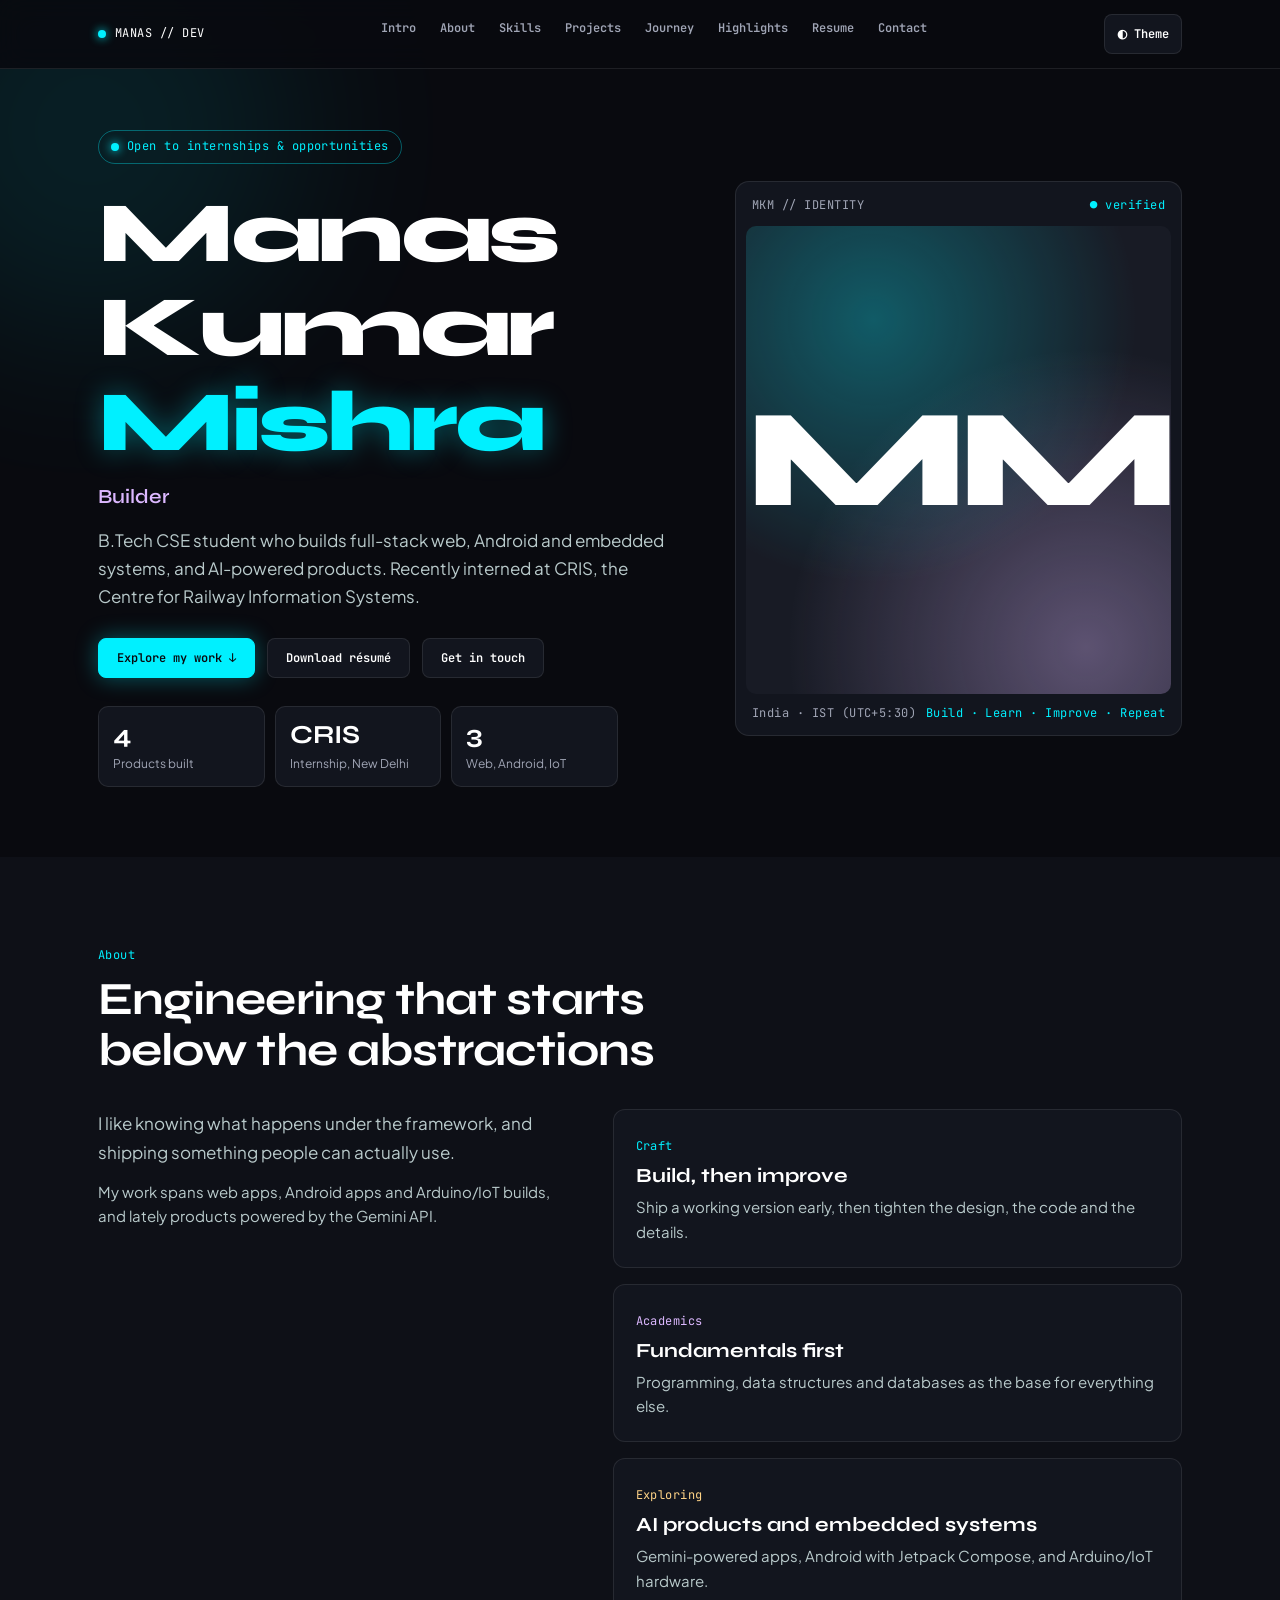
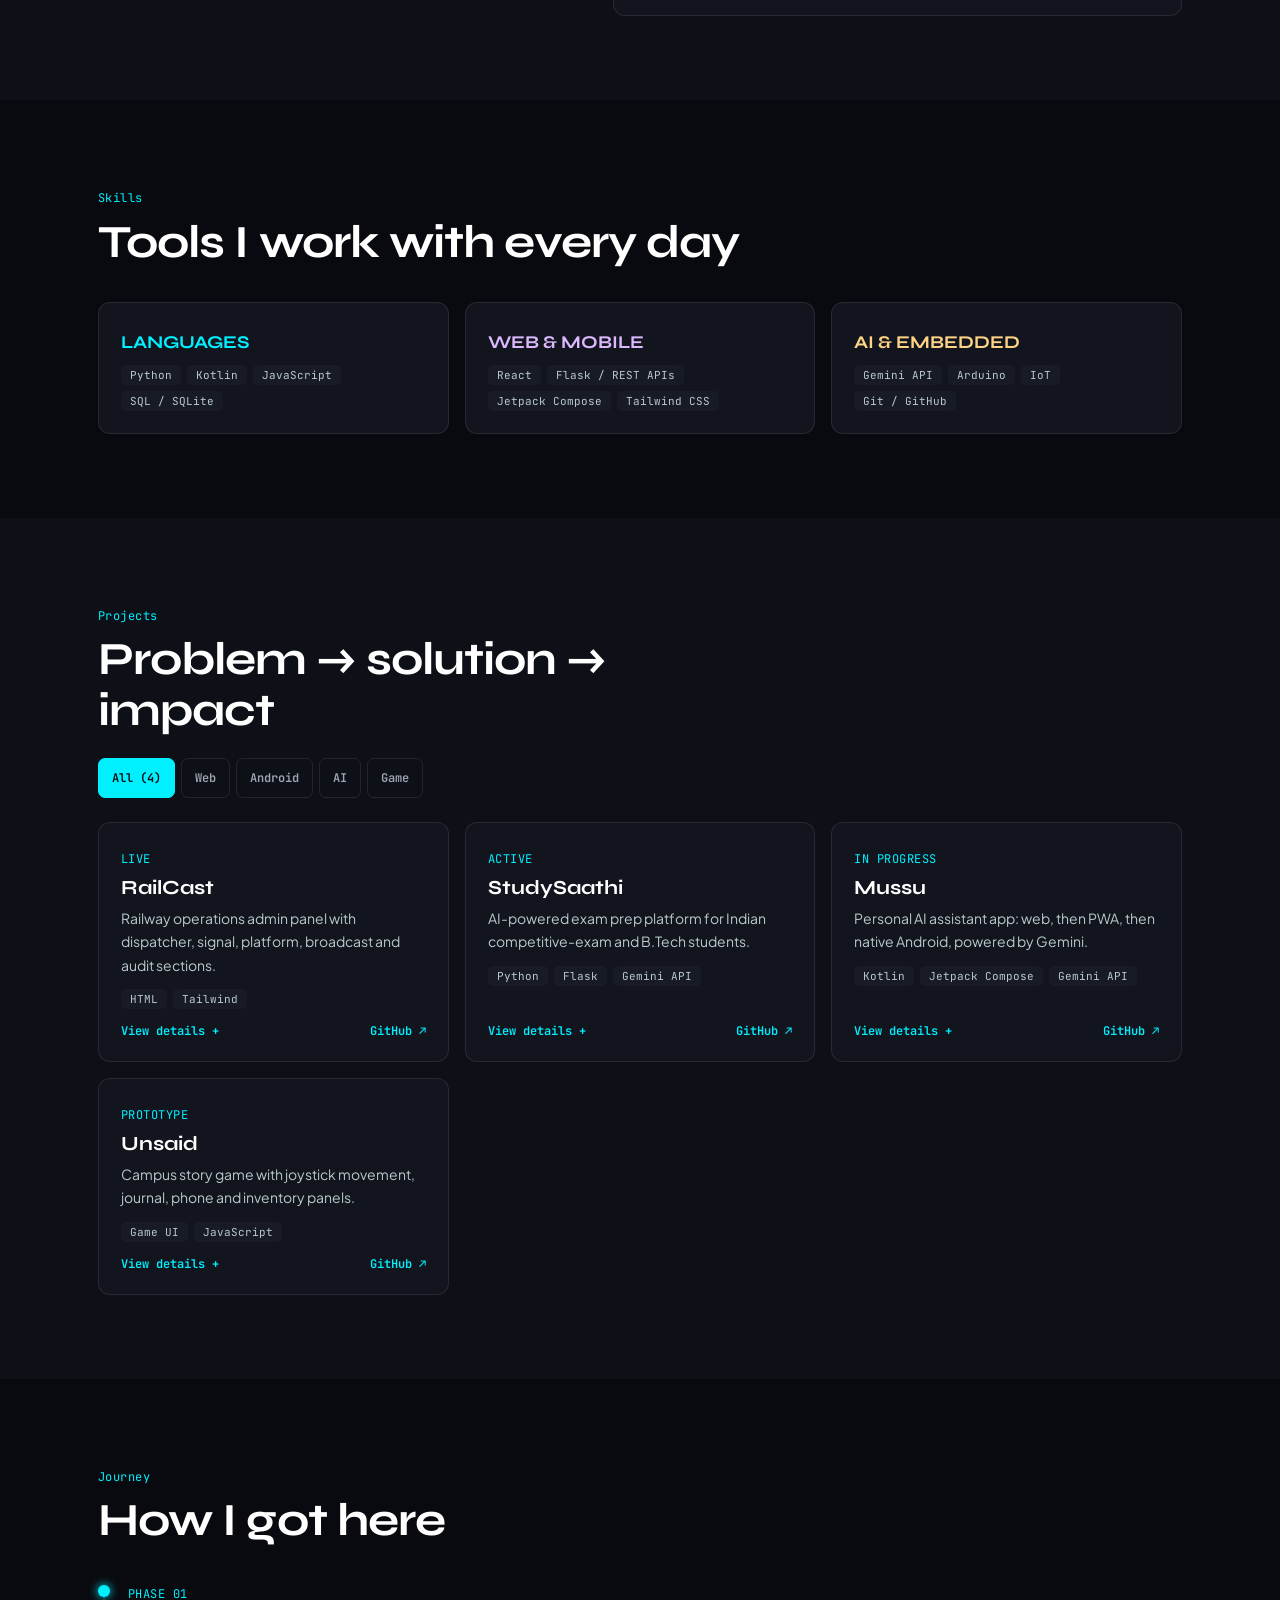
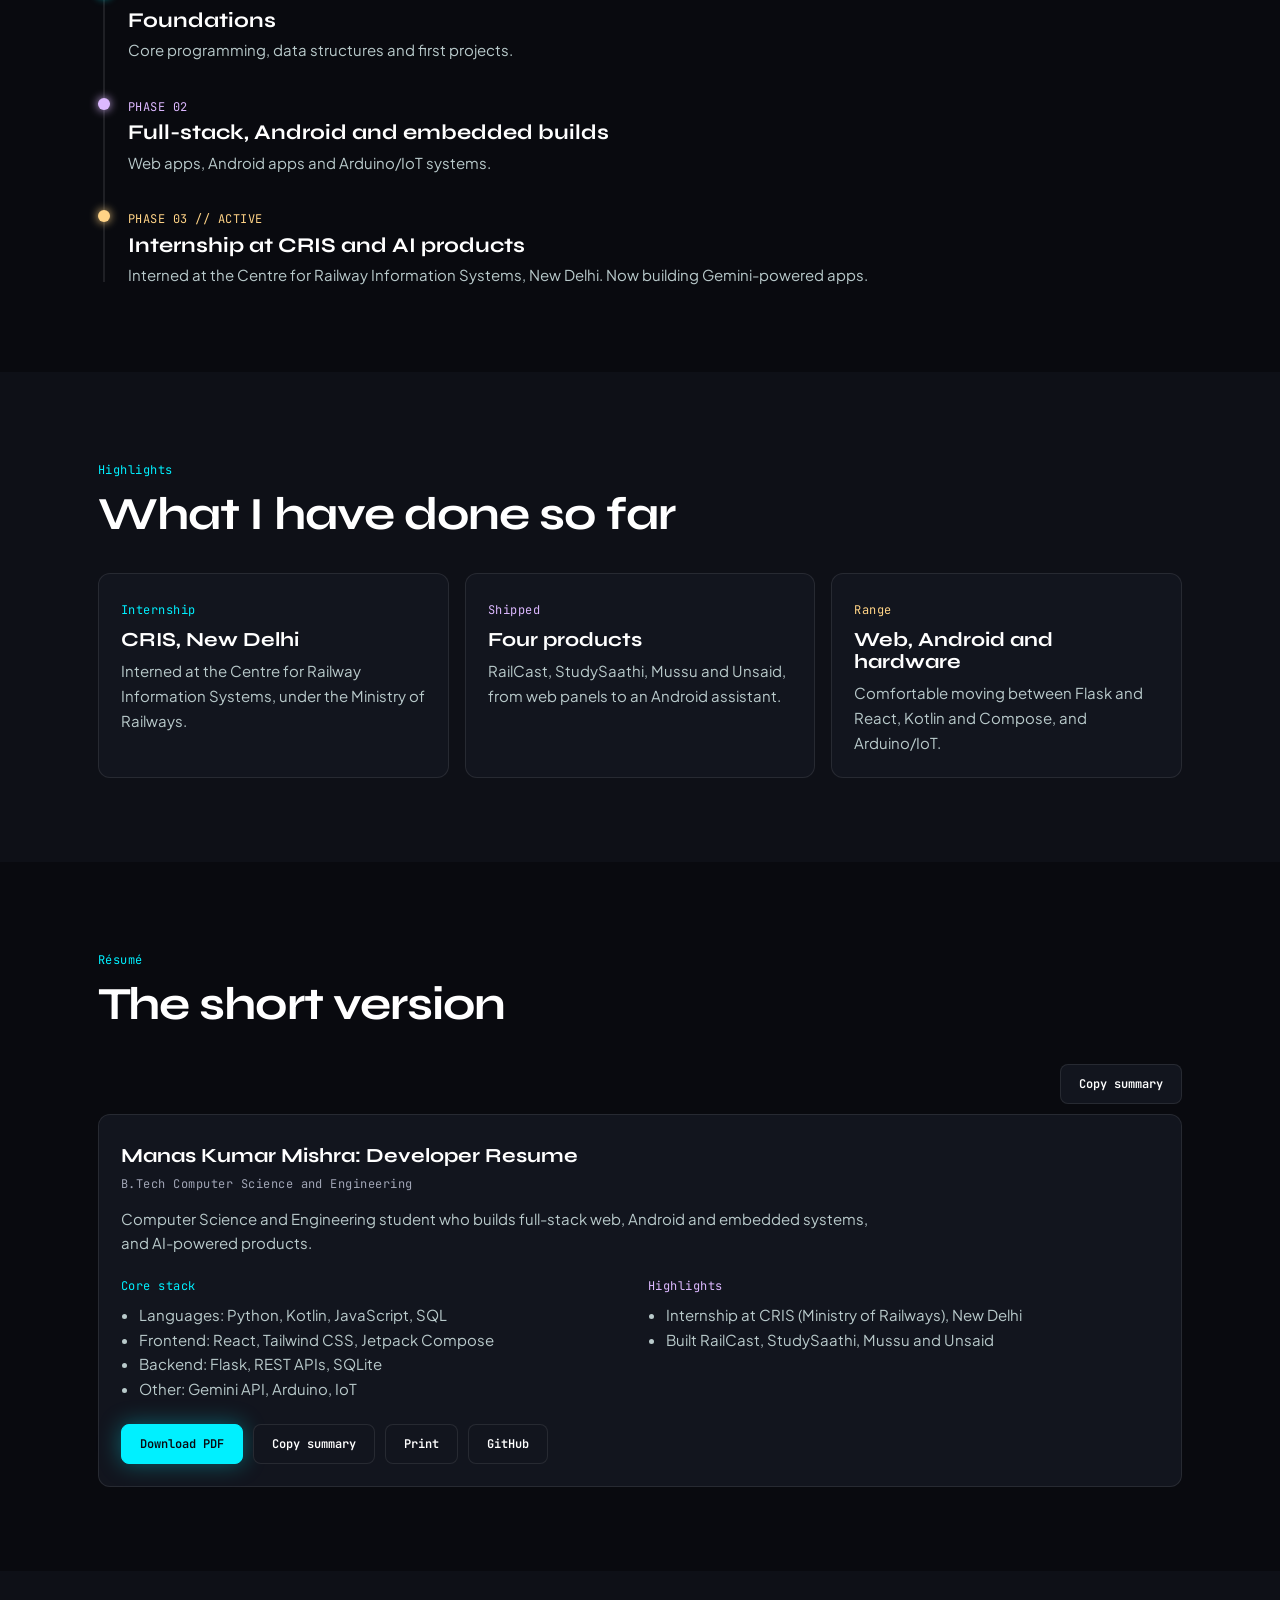
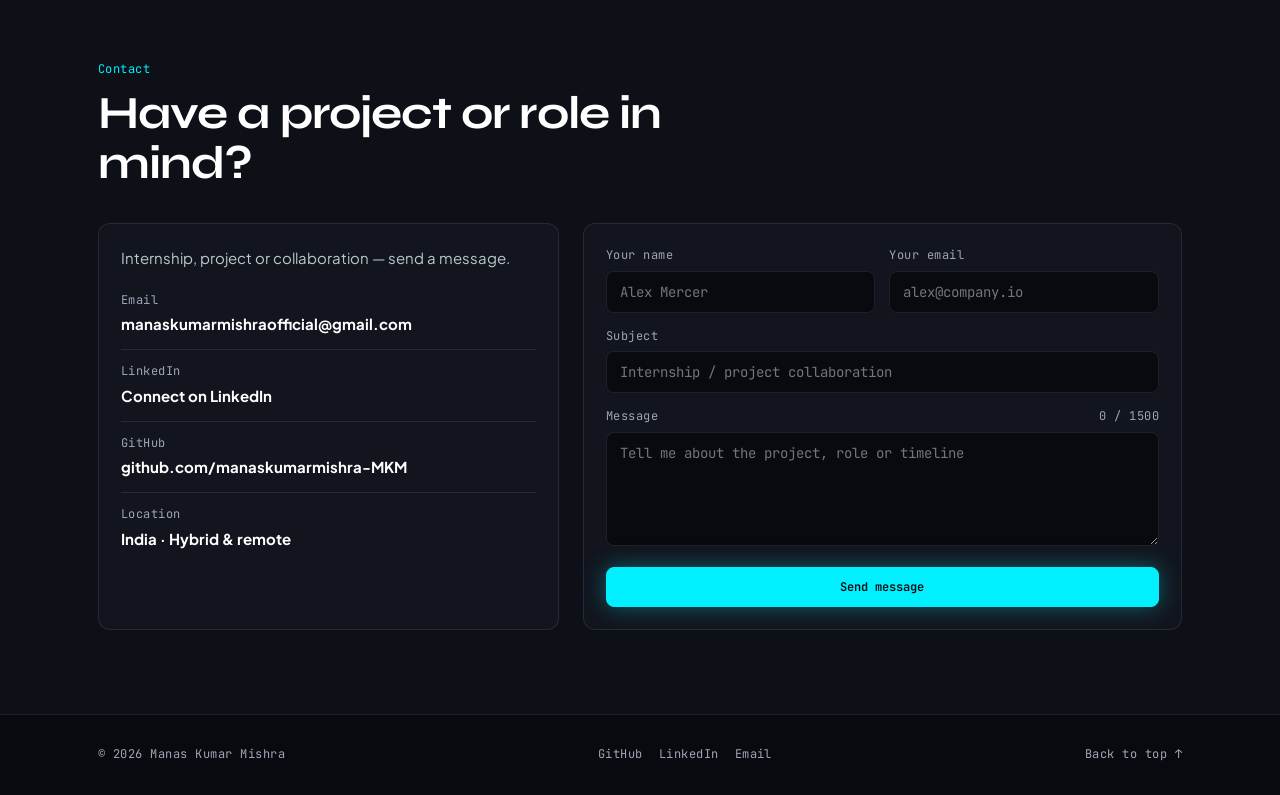
==== portfolio.html @ a8799f26 "Add portfolio site: cinematic intro, portfolio page, styles, data and checks - index.html cinematic " ====
<!DOCTYPE html>
<html lang="en" data-theme="dark" style="-webkit-text-size-adjust:100%">
<head>
<meta charset="utf-8">
<meta name="viewport" content="width=device-width, initial-scale=1, viewport-fit=cover">
<meta name="description" content="Manas Kumar Mishra — B.Tech CSE student building web, Android, embedded and AI-powered products."><meta name="theme-color" content="#090A0F"><meta property="og:title" content="Manas Kumar Mishra — Android, AI/ML & Full-Stack"><meta property="og:description" content="Projects, journey and contact."><meta property="og:type" content="website"><link rel="icon" href="data:image/svg+xml,%3Csvg xmlns=%27http://www.w3.org/2000/svg%27 viewBox=%270 0 100 100%27%3E%3Ctext y=%27.9em%27 font-size=%2790%27%3E⚡%3C/text%3E%3C/svg%3E"><title>Manas Kumar Mishra — Developer & Builder</title>
<link rel="preconnect" href="https://fonts.googleapis.com"><link rel="preconnect" href="https://fonts.gstatic.com" crossorigin>
<link href="https://fonts.googleapis.com/css2?family=JetBrains+Mono:wght@400;600&family=Plus+Jakarta+Sans:wght@400;500;600&family=Syne:wght@600;700;800&display=swap" rel="stylesheet">
<link rel="stylesheet" href="css/portfolio.css">
</head>
<body>
<header><div class="wrap bar">
 <a class="brand mono" href="#hero"><span class="dot"></span>MANAS // DEV</a>
 <nav id="nav"><a href="index.html">Intro</a><a href="#about">About</a><a href="#skills">Skills</a><a href="#projects">Projects</a><a href="#journey">Journey</a><a href="#achievements">Highlights</a><a href="#resume">Resume</a><a href="#contact">Contact</a></nav>
 <div class="bar-r"><button class="btn sm" id="theme" aria-label="Toggle light or dark theme">◐ Theme</button><button class="btn sm" id="menu" aria-label="Open menu" aria-expanded="false" aria-controls="nav">☰</button></div>
</div></header>

<main>
<section id="hero"><div class="wrap hero-g">
 <div>
  <span class="pill mono"><span class="dot"></span>Open to internships &amp; opportunities</span>
  <h1>Manas Kumar <span>Mishra</span></h1>
  <div class="roles" id="roles">Android Developer</div>
  <p class="lead" id="lead"></p>
  <div class="ctas"><a class="btn pri" href="#projects">Explore my work ↓</a><a class="btn" href="#resume">Download résumé</a><a class="btn" href="#contact">Get in touch</a></div>
  <div class="stats" id="stats"></div>
 </div>
 <div class="id-card">
  <div class="id-top mono"><span>MKM // IDENTITY</span><span class="eyebrow">● verified</span></div>
  <div class="avatar" role="img" aria-label="Initials MM">MM</div>
  <div class="id-foot mono"><span>India · IST (UTC+5:30)</span><span class="eyebrow">Build · Learn · Improve · Repeat</span></div>
 </div>
</div></section>

<section id="about" class="alt"><div class="wrap"><span class="mono eyebrow">About</span><h2>Engineering that starts below the abstractions</h2><div class="about-g" id="aboutG"></div></div></section>

<section id="skills"><div class="wrap">
 <span class="mono eyebrow">Skills</span>
 <h2>Tools I work with every day</h2>
 <div class="grid g3" id="skillGrid"></div>
</div></section>

<section id="projects" class="alt"><div class="wrap">
 <span class="mono eyebrow">Projects</span>
 <h2>Problem → solution → impact</h2>
 <div class="filters" id="filters"></div>
 <div class="grid g3" id="projGrid"></div>
</div></section>

<section id="journey"><div class="wrap"><span class="mono eyebrow">Journey</span><h2>How I got here</h2><div class="tl" id="tl"></div></div></section>

<section id="achievements" class="alt"><div class="wrap"><span class="mono eyebrow">Highlights</span><h2>What I have done so far</h2><div class="grid g3" id="ach"></div></div></section>

<section id="resume"><div class="wrap"><span class="mono eyebrow">Résumé</span><h2>The short version</h2><div style="display:flex;justify-content:flex-end;margin-bottom:10px"><button id="cp" class="btn">Copy summary</button></div><div class="card" id="resumeCard"></div></div></section>

<section id="contact" class="alt"><div class="wrap">
 <span class="mono eyebrow">Contact</span>
 <h2>Have a project or role in mind?</h2>
 <div class="c-g">
  <div class="card">
   <p style="margin-bottom:8px">Internship, project or collaboration — send a message.</p>
   <a id="emailLink" class="chan" href="#"><span class="mono">Email</span><b id="emailText" style="color:var(--text)"></b></a>
   <a id="linkedinLink" class="chan" href="#" target="_blank" rel="noopener noreferrer"><span class="mono">LinkedIn</span><b id="linkedinText" style="color:var(--text)"></b></a>
   <a id="githubLink" class="chan" href="#" target="_blank" rel="noopener noreferrer"><span class="mono">GitHub</span><b id="githubText" style="color:var(--text)"></b></a>
   <div class="chan"><span class="mono">Location</span><b id="locationText" style="color:var(--text)"></b></div>
  </div>
  <div class="card">
   <form id="cf" action="https://formspree.io/f/xbjvedwq" method="POST" novalidate>
    <input type="text" name="_gotcha" tabindex="-1" autocomplete="off" style="display:none">
    <input type="hidden" name="_subject" value="[Portfolio] New inquiry">
    <div class="two">
     <div><label for="n"><span class="mono">Your name</span><span class="mono" id="ns"></span></label><input id="n" name="name" placeholder="Alex Mercer" required></div>
     <div><label for="e"><span class="mono">Your email</span><span class="mono" id="es"></span></label><input id="e" name="email" type="email" placeholder="alex@company.io" required></div>
    </div>
    <div><label for="s"><span class="mono">Subject</span></label><input id="s" name="subject" placeholder="Internship / project collaboration" required></div>
    <div><label for="m"><span class="mono">Message</span><span class="mono" id="cc">0 / 1500</span></label><textarea id="m" name="message" rows="5" maxlength="1500" placeholder="Tell me about the project, role or timeline" required></textarea></div>
    <button class="btn pri" id="send" type="submit" style="justify-content:center">Send message</button>
   </form>
   <div class="msg good" id="okm"><b style="color:var(--cy)">Message sent.</b><p>Thanks — I reply within 24 business hours. <span class="mono" id="ts"></span></p><button class="btn sm" id="again" style="margin-top:10px">Send another</button></div>
   <div class="msg fail" id="errm"><b style="color:var(--err)">Couldn't send the message.</b><p>Check your connection and retry, or email me directly.</p><div style="display:flex;gap:8px;margin-top:10px;flex-wrap:wrap"><a class="btn sm" id="mt" href="#">Open email app</a><button class="btn sm" id="retry">Retry</button></div></div>
  </div>
 </div>
</div></section>
</main>

<footer><div class="wrap mono"><span>© <span id="yr"></span> Manas Kumar Mishra</span><span style="display:flex;gap:16px"><a id="footerGitHub" href="#" target="_blank" rel="noopener noreferrer">GitHub</a><a id="footerLinkedIn" href="#" target="_blank" rel="noopener noreferrer">LinkedIn</a><a id="footerEmail" href="#">Email</a></span><a href="#hero">Back to top ↑</a></div></footer>

<div class="modal" id="modal" role="dialog" aria-modal="true" aria-labelledby="mt1"><div class="sheet">
 <button class="btn sm x" id="mx" aria-label="Close">✕ Close</button>
 <span class="mono eyebrow" id="mm"></span><h3 id="mt1"></h3>
 <h4>Problem</h4><p id="mp"></p><h4>Solution</h4><p id="ms"></p><h4>What it does</h4><p id="mr" style="color:var(--text)"></p><div class="tags" id="mg"></div>
</div></div>
<div id="toasts" aria-live="polite"></div>

<script src="js/data.js"></script><script src="js/portfolio.js" defer></script>
</body>
</html>
---- css/portfolio.css ----
:root{--bg:#090A0F;--panel:#12151E;--panel2:#181b25;--line:rgba(255,255,255,.09);--text:#fff;--mute:#A0A5B5;--body:#b9cacb;--cy:#00f0ff;--vi:#dcb8ff;--go:#ffd386;--err:#ffb4ab;--ink:#090A0F;--glow:rgba(0,240,255,.35);
box-sizing:border-box;padding-top:env(safe-area-inset-top,0px);padding-bottom:env(safe-area-inset-bottom,0px)}
@media(prefers-color-scheme:light){:root:not([data-theme="dark"]){--bg:#f4f6fb;--panel:#fff;--panel2:#eef1f8;--line:rgba(0,0,0,.1);--text:#0d1220;--mute:#566074;--body:#3a4458;--cy:#006970;--vi:#6a2fb0;--go:#8a5a00;--err:#b3261e;--ink:#fff;--glow:rgba(0,105,112,.25)}}
:root[data-theme="light"]{--bg:#f4f6fb;--panel:#fff;--panel2:#eef1f8;--line:rgba(0,0,0,.1);--text:#0d1220;--mute:#566074;--body:#3a4458;--cy:#006970;--vi:#6a2fb0;--go:#8a5a00;--err:#b3261e;--ink:#fff;--glow:rgba(0,105,112,.25)}
*{box-sizing:border-box;margin:0}
html{scroll-behavior:smooth;scroll-padding-top:calc(76px + env(safe-area-inset-top,0px))}
body{background:var(--bg);color:var(--body);font:400 15px/1.65 'Plus Jakarta Sans',system-ui,sans-serif;overflow-x:hidden}
h1,h2,h3{font-family:Syne,system-ui,sans-serif;color:var(--text);line-height:1.1}
.mono{font-family:'JetBrains Mono',ui-monospace,monospace;font-size:12px;letter-spacing:.04em}
a{color:inherit;text-decoration:none}
:focus-visible{outline:2px solid var(--cy);outline-offset:2px}
.wrap{max-width:1180px;margin:0 auto;padding:0 clamp(18px,4vw,48px)}
section{padding:84px 0}
section.alt{background:color-mix(in srgb,var(--panel) 55%,var(--bg))}
.eyebrow{color:var(--cy)}
h2{font-size:clamp(28px,4.4vw,46px);letter-spacing:-.02em;margin:8px 0 34px;max-width:20ch}
header{position:fixed;top:0;left:0;right:0;z-index:50;padding-top:env(safe-area-inset-top,0px);background:color-mix(in srgb,var(--bg) 88%,transparent);backdrop-filter:blur(14px);border-bottom:1px solid var(--line)}
.bar{height:68px;display:flex;align-items:center;justify-content:space-between;gap:16px}
.brand{display:flex;align-items:center;gap:9px;color:var(--text)}
.dot{width:8px;height:8px;border-radius:50%;background:var(--cy);box-shadow:0 0 10px var(--cy);animation:p 2s infinite}
@keyframes p{50%{opacity:.35}}
nav{display:flex;gap:2px}
nav a{padding:6px 11px;border-radius:6px;color:var(--mute);font:600 12px 'JetBrains Mono',monospace;transition:.2s}
nav a:hover,nav a.on{color:var(--cy);background:var(--panel2)}
.bar-r{display:flex;gap:8px;align-items:center}
.btn{display:inline-flex;align-items:center;gap:8px;padding:11px 18px;border-radius:8px;border:1px solid var(--line);background:var(--panel);color:var(--text);font:600 12px 'JetBrains Mono',monospace;cursor:pointer;transition:transform .18s,box-shadow .2s,border-color .2s}
.btn:hover{transform:translateY(-2px);border-color:var(--cy)}
.btn.pri{background:var(--cy);color:var(--ink);border-color:var(--cy);box-shadow:0 0 22px var(--glow)}
.btn.sm{padding:7px 12px}
#menu{display:none}
@media(max-width:980px){nav{display:none}#menu{display:inline-flex}nav.open{display:flex;position:absolute;top:100%;left:0;right:0;flex-direction:column;background:var(--bg);padding:10px 18px;border-bottom:1px solid var(--line)}}
/* hero */
#hero{padding:130px 0 70px;position:relative;overflow:hidden}
#hero:before{content:"";position:absolute;width:420px;height:420px;left:-120px;top:-80px;background:var(--cy);opacity:.09;filter:blur(90px);border-radius:50%}
.hero-g{display:grid;grid-template-columns:1.35fr 1fr;gap:48px;align-items:center;position:relative}
@media(max-width:900px){.hero-g{grid-template-columns:1fr}}
.pill{display:inline-flex;gap:8px;align-items:center;padding:6px 12px;border:1px solid color-mix(in srgb,var(--cy) 35%,transparent);border-radius:999px;color:var(--cy)}
h1{font-size:clamp(44px,8vw,86px);font-weight:800;letter-spacing:-.04em;margin:22px 0 14px}
h1 span{color:var(--cy);text-shadow:0 0 28px var(--glow)}
.roles{font:600 clamp(16px,2vw,20px) Syne,sans-serif;color:var(--vi);margin-bottom:14px;min-height:28px}
.lead{max-width:56ch;font-size:17px}
.ctas{display:flex;flex-wrap:wrap;gap:12px;margin:28px 0}
.stats{display:grid;grid-template-columns:repeat(3,1fr);gap:10px;max-width:520px}
.stat{background:var(--panel);border:1px solid var(--line);border-radius:10px;padding:12px 14px}
.stat b{display:block;font:700 26px Syne,sans-serif;color:var(--text)}
.stat small{color:var(--mute);font-size:12px}
.id-card{background:var(--panel);border:1px solid var(--line);border-radius:14px;padding:10px;transition:.3s}
.id-card:hover{border-color:var(--cy);box-shadow:0 0 30px var(--glow)}
.id-top{display:flex;justify-content:space-between;color:var(--mute);padding:4px 6px 10px}
.avatar{aspect-ratio:4/4.4;border-radius:10px;background:radial-gradient(circle at 30% 20%,color-mix(in srgb,var(--cy) 30%,transparent),transparent 55%),radial-gradient(circle at 80% 90%,color-mix(in srgb,var(--vi) 35%,transparent),transparent 55%),var(--panel2);display:grid;place-items:center;font:800 clamp(80px,12vw,140px) Syne,sans-serif;color:var(--text);letter-spacing:-.06em}
.id-foot{display:flex;justify-content:space-between;flex-wrap:wrap;gap:6px;padding:10px 6px 2px;color:var(--mute)}
/* cards */
.grid{display:grid;gap:16px}
.g3{grid-template-columns:repeat(auto-fit,minmax(280px,1fr))}
.card{background:var(--panel);border:1px solid var(--line);border-radius:12px;padding:22px;transition:border-color .25s,box-shadow .25s}
.card:hover{border-color:color-mix(in srgb,var(--cy) 50%,transparent);box-shadow:0 0 24px color-mix(in srgb,var(--cy) 15%,transparent)}
.card h3{font-size:20px;margin:8px 0}
.about-g{display:grid;grid-template-columns:1fr 1.2fr;gap:40px}
@media(max-width:900px){.about-g{grid-template-columns:1fr}}
.about-g p+p{margin-top:14px}
.tags{display:flex;flex-wrap:wrap;gap:6px;margin-top:12px}
.tag{padding:3px 9px;border-radius:5px;background:var(--panel2);color:var(--body);font:400 11px 'JetBrains Mono',monospace}
/* projects */
.filters{display:flex;flex-wrap:wrap;gap:6px;margin:-12px 0 24px}
.filters button{padding:7px 13px;border-radius:7px;border:1px solid var(--line);background:transparent;color:var(--mute);font:600 12px 'JetBrains Mono',monospace;cursor:pointer}
.filters button.on{background:var(--cy);color:var(--ink);border-color:var(--cy)}
.proj{display:flex;flex-direction:column;justify-content:space-between;gap:14px}
.proj p{font-size:14px}
.proj .foot{display:flex;justify-content:space-between;align-items:center;gap:10px}
.link{background:none;border:0;color:var(--cy);font:600 12px 'JetBrains Mono',monospace;cursor:pointer;padding:0}
.link:hover{text-decoration:underline}
/* timeline */
.tl{position:relative;padding-left:30px;display:grid;gap:30px}
.tl:before{content:"";position:absolute;left:5px;top:6px;bottom:6px;width:2px;background:var(--line)}
.tl>div{position:relative}
.tl>div:before{content:"";position:absolute;left:-30px;top:5px;width:12px;height:12px;border-radius:50%;background:var(--c,var(--cy));box-shadow:0 0 10px var(--c,var(--cy))}
.tl h3{font-size:21px;margin:4px 0 6px}.tl p{max-width:68ch}
/* contact */
.c-g{display:grid;grid-template-columns:1fr 1.3fr;gap:24px}
@media(max-width:900px){.c-g{grid-template-columns:1fr}}
.chan{display:flex;flex-direction:column;gap:2px;padding:12px 0;border-bottom:1px solid var(--line)}
.chan:last-child{border:0}
.chan span{color:var(--mute)}
form{display:grid;gap:14px}
.two{display:grid;grid-template-columns:1fr 1fr;gap:14px}
@media(max-width:560px){.two{grid-template-columns:1fr}.stats{grid-template-columns:1fr}}
label{display:flex;justify-content:space-between;color:var(--mute);margin-bottom:5px}
input,textarea{width:100%;padding:11px 13px;border-radius:8px;border:1px solid var(--line);background:var(--bg);color:var(--text);font:400 14px 'JetBrains Mono',monospace}
input:focus,textarea:focus{outline:none;border-color:var(--cy);box-shadow:0 0 0 1px var(--cy)}
.bad{border-color:var(--err)!important}.ok{color:var(--cy)}
.msg{display:none;padding:16px;border-radius:10px;border:1px solid var(--line)}
.msg.show{display:block}.msg.good{border-color:var(--cy)}.msg.fail{border-color:var(--err)}
footer{border-top:1px solid var(--line);padding:30px 0 calc(30px + env(safe-area-inset-bottom,0px));color:var(--mute)}
footer .wrap{display:flex;flex-wrap:wrap;gap:16px;justify-content:space-between;align-items:center}
footer a:hover{color:var(--cy)}
/* modal + toast */
.modal{position:fixed;inset:0;z-index:80;display:none;align-items:center;justify-content:center;padding:18px;background:rgba(5,6,10,.85);backdrop-filter:blur(8px)}
.modal.open{display:flex}
.sheet{max-width:640px;width:100%;max-height:88vh;overflow:auto;background:var(--panel);border:1px solid color-mix(in srgb,var(--cy) 40%,transparent);border-radius:14px;padding:26px;animation:up .25s ease}
@keyframes up{from{opacity:0;transform:translateY(14px)}}
.sheet h3{font-size:26px;margin:6px 0 16px}
.sheet h4{font:600 12px 'JetBrains Mono',monospace;color:var(--vi);margin:16px 0 4px}
.x{float:right}
#toasts{position:fixed;right:18px;bottom:calc(18px + env(safe-area-inset-bottom,0px));z-index:90;display:grid;gap:8px}
.toast{padding:11px 16px;border-radius:10px;background:var(--panel);border:1px solid var(--cy);color:var(--text);font:12px 'JetBrains Mono',monospace;animation:up .25s}
.rv{opacity:0;transform:translateY(18px);transition:opacity .6s,transform .6s}.rv.in{opacity:1;transform:none}
@media(prefers-reduced-motion:reduce){*{animation:none!important;transition:none!important;scroll-behavior:auto!important}.rv{opacity:1;transform:none}}

/* ===== mobile & touch improvements ===== */
button,a.btn,.link,nav a{-webkit-tap-highlight-color:transparent;touch-action:manipulation}
.btn,.filters button,nav a{min-height:40px}
@media(max-width:980px){
 nav.open{position:fixed;top:calc(68px + env(safe-area-inset-top,0px));bottom:0;left:0;right:0;overflow:auto;padding:8px 18px calc(24px + env(safe-area-inset-bottom,0px));gap:0}
 nav.open a{padding:17px 6px;font-size:15px;border-bottom:1px solid var(--line);border-radius:0;min-height:52px;display:flex;align-items:center}
}
@media(max-width:700px){
 body{font-size:16px}
 section{padding:56px 0}
 #hero{padding:92px 0 40px}
 .bar{height:60px}
 html{scroll-padding-top:calc(64px + env(safe-area-inset-top,0px))}
 nav.open{top:calc(60px + env(safe-area-inset-top,0px))}
 h1{letter-spacing:-.03em;margin:18px 0 10px}
 h2{max-width:none;margin-bottom:24px}
 .lead{font-size:16px}
 .ctas{gap:10px;margin:22px 0}
 .ctas .btn{flex:1 1 100%;justify-content:center;min-height:50px;font-size:13px}
 .stats{grid-template-columns:repeat(3,1fr);gap:8px}
 .stat{padding:10px}.stat b{font-size:19px}.stat small{font-size:11px;line-height:1.3;display:block}
 .avatar{aspect-ratio:16/9;font-size:84px}
 .id-foot{flex-direction:column}
 .card{padding:18px}
 .g3{grid-template-columns:1fr}
 .filters{flex-wrap:nowrap;overflow-x:auto;margin:-8px -18px 20px;padding:0 18px 4px;scrollbar-width:none;-webkit-overflow-scrolling:touch}
 .filters::-webkit-scrollbar{display:none}
 .filters button{white-space:nowrap;flex:0 0 auto;min-height:42px}
 .proj .foot{padding-top:6px}
 .link{min-height:44px;display:inline-flex;align-items:center}
 .tl{padding-left:26px;gap:24px}
 .modal{align-items:flex-end;padding:0}
 .sheet{border-radius:20px 20px 0 0;max-height:92dvh;padding:26px 18px calc(24px + env(safe-area-inset-bottom,0px));animation:sheet .3s ease}
 .sheet:before{content:"";display:block;width:44px;height:4px;border-radius:4px;background:var(--line);margin:-12px auto 14px}
 .x{min-height:44px}
 input,textarea{font-size:16px;padding:13px}
 #send{min-height:52px;font-size:13px}
 .brand{font-size:11px}
 #toasts{left:14px;right:14px;bottom:calc(14px + env(safe-area-inset-bottom,0px))}
 footer .wrap{flex-direction:column;text-align:center;gap:14px}
 footer a{padding:6px}
}
@keyframes sheet{from{transform:translateY(40px);opacity:0}}
@media(max-width:360px){.stats{grid-template-columns:1fr}.stat{display:flex;align-items:center;gap:10px}}
@media(hover:none){.btn:hover{transform:none}.card:hover{box-shadow:none;border-color:var(--line)}}
@media print{header,#toasts,.modal{display:none}section{padding:24px 0}}
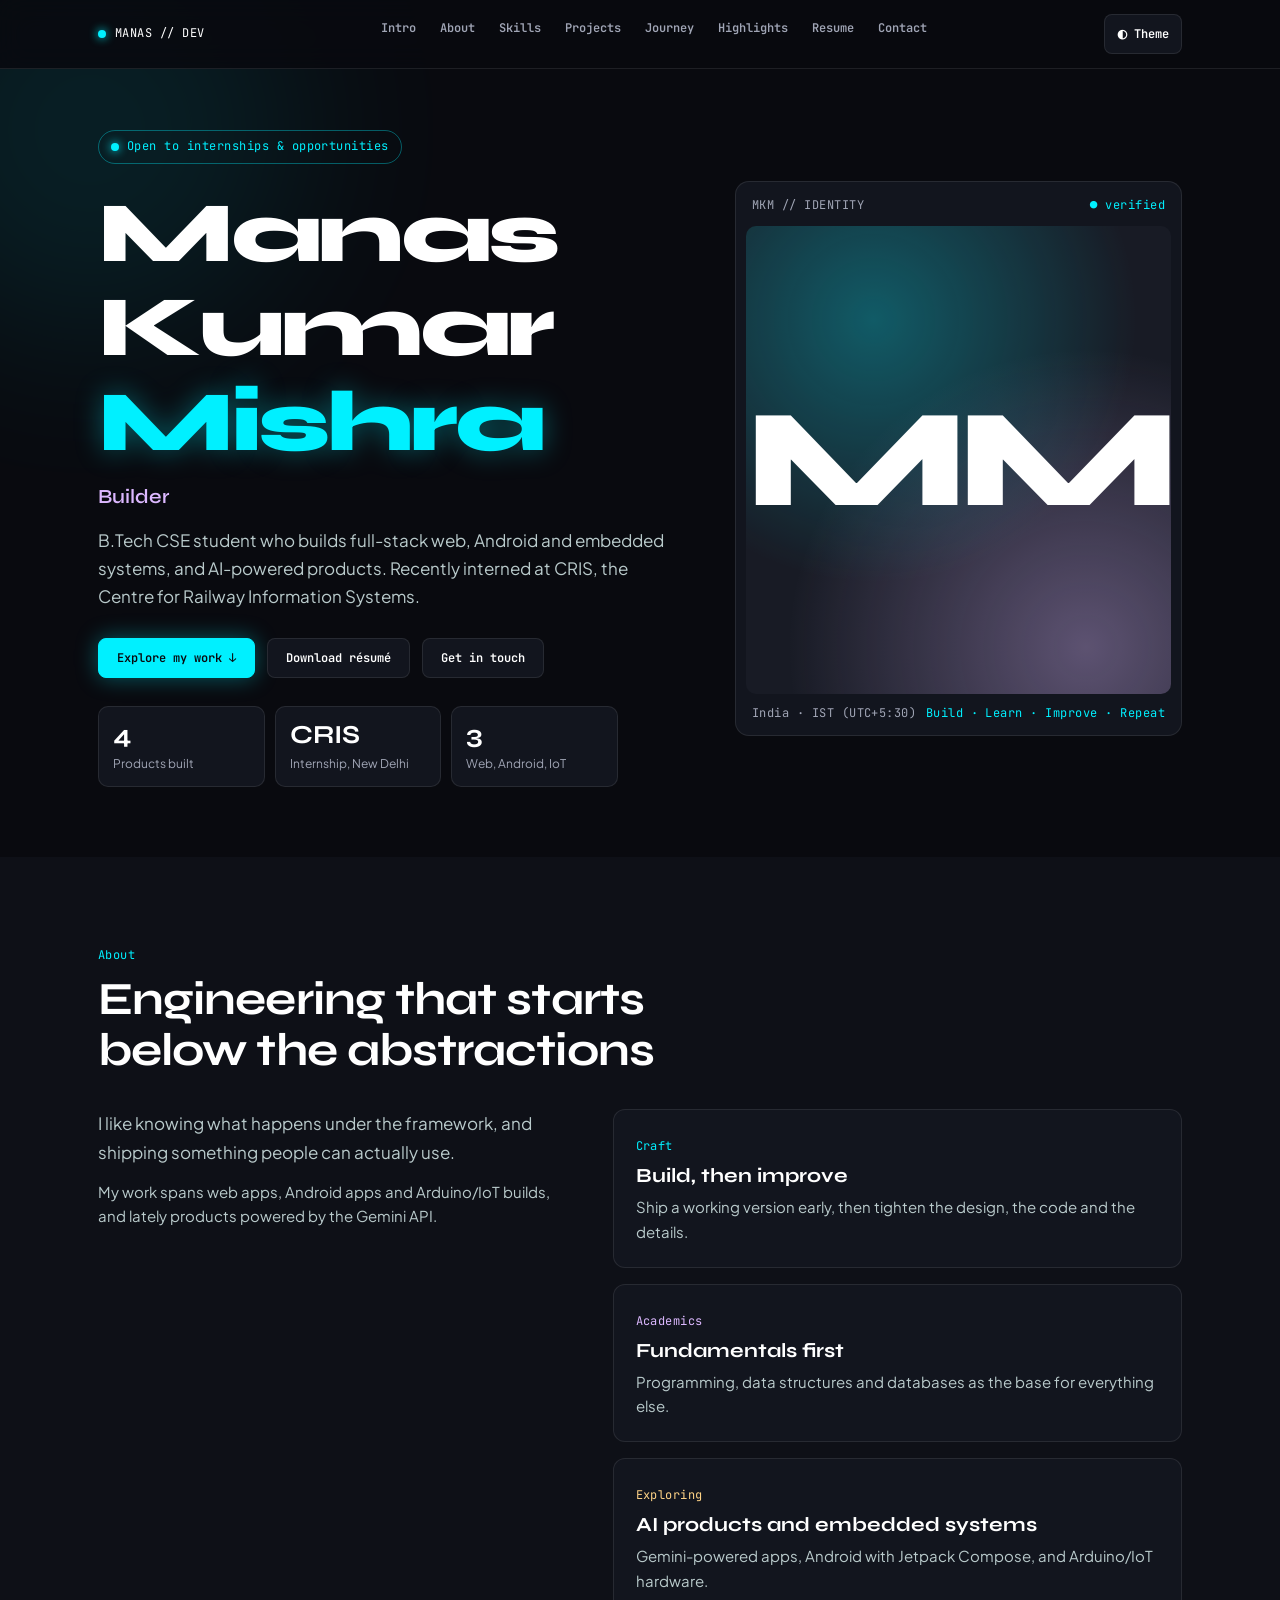
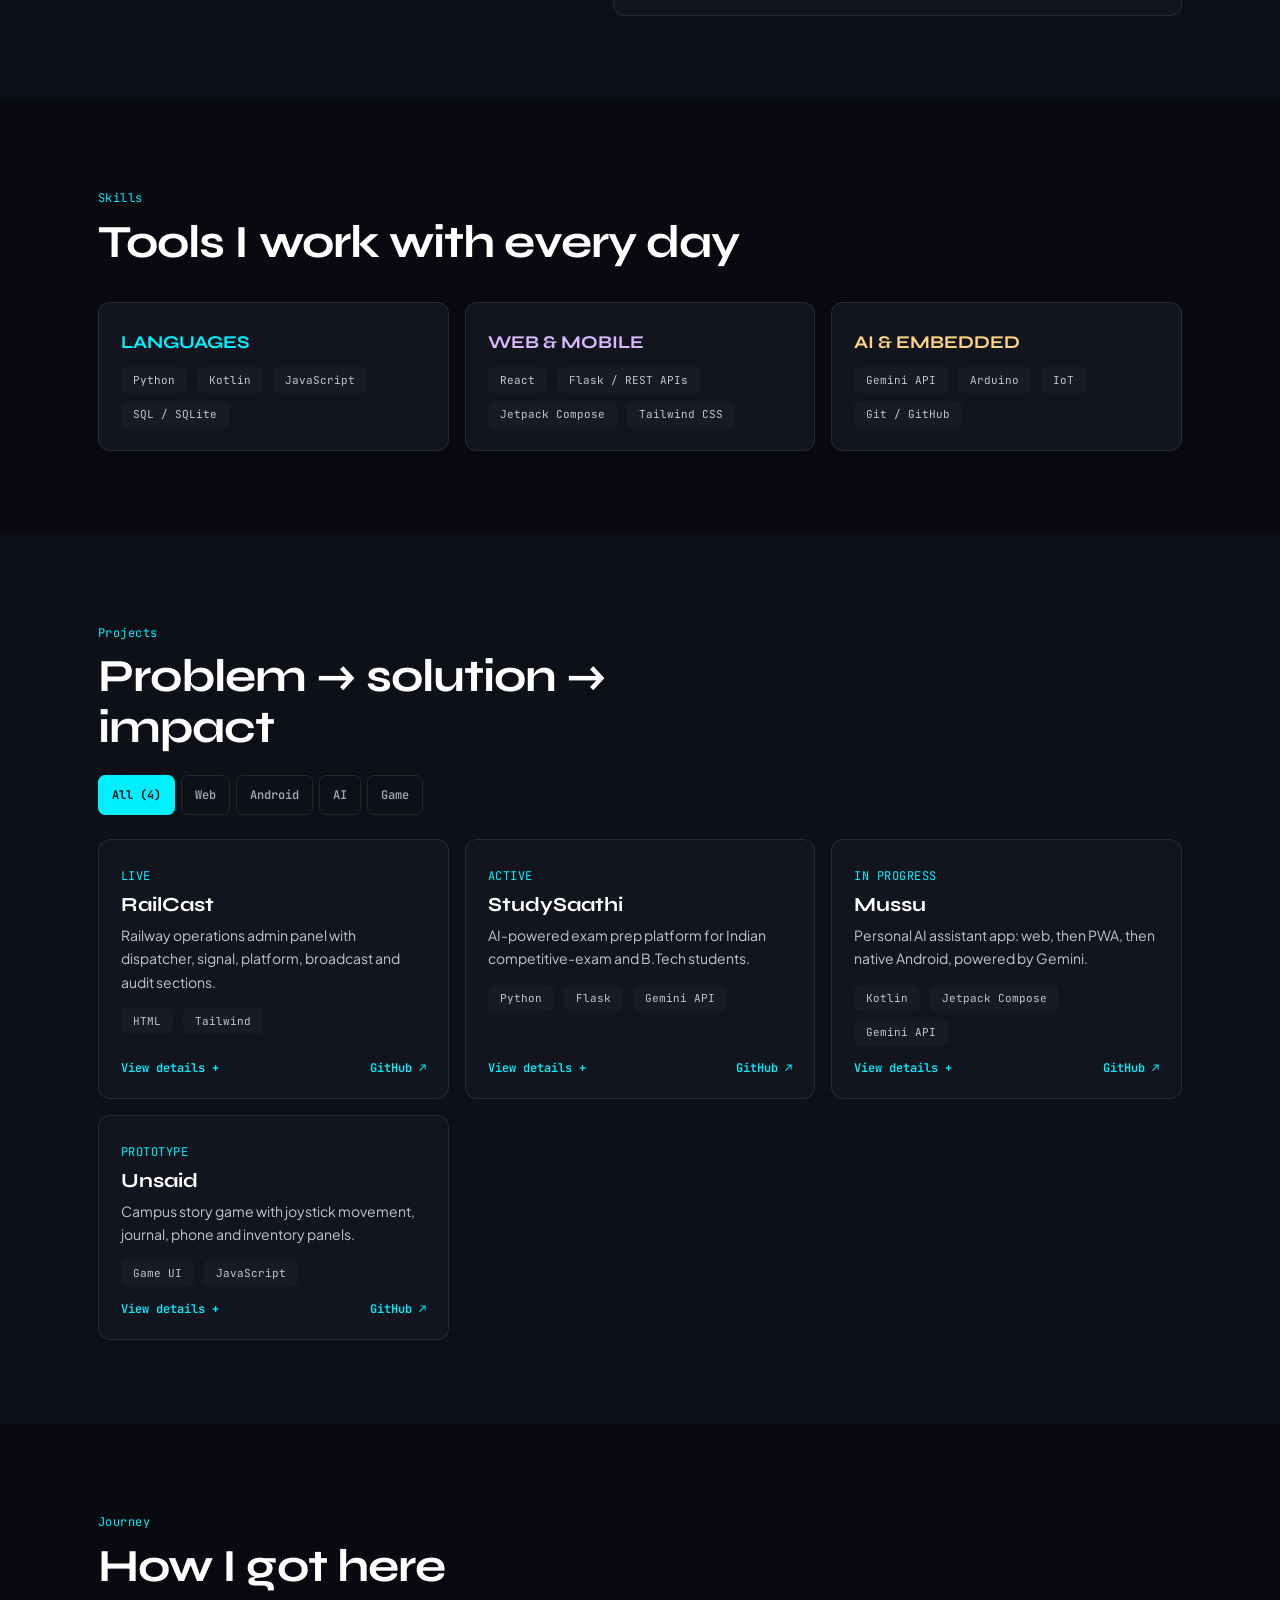
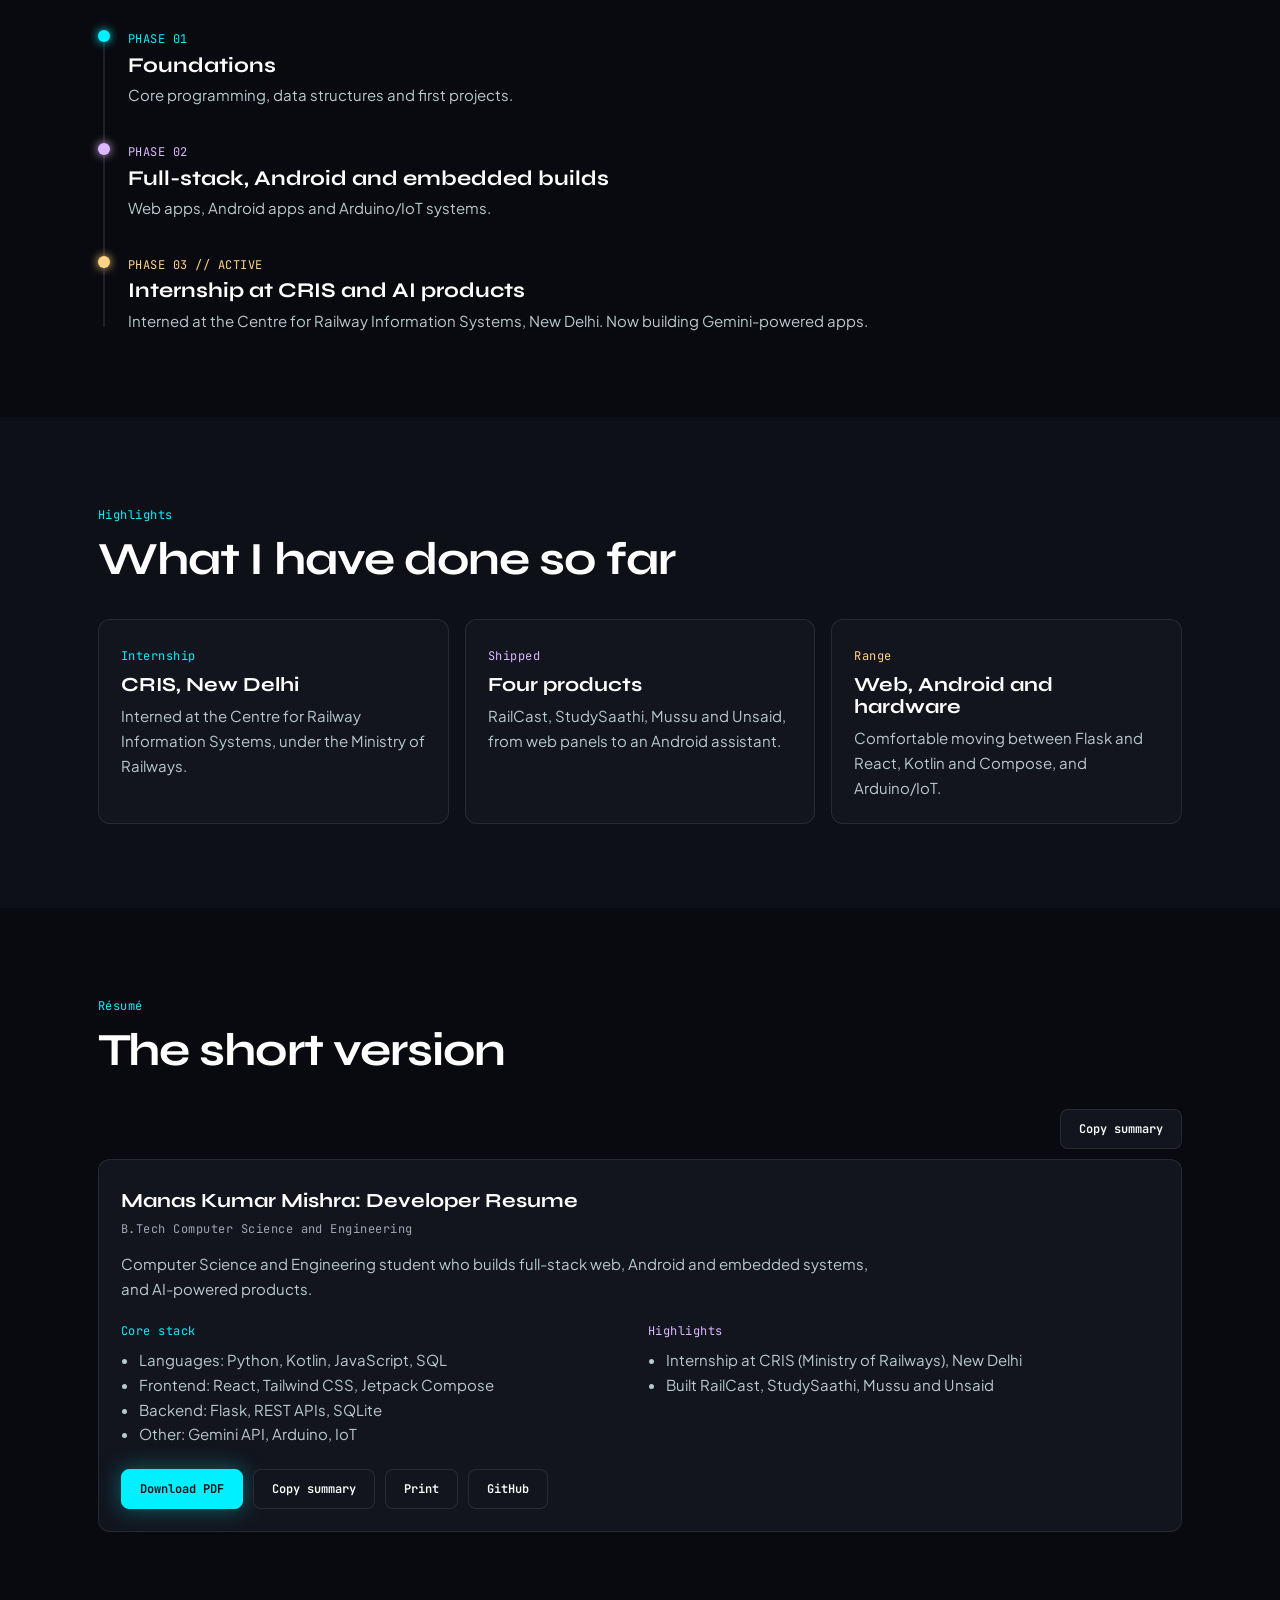
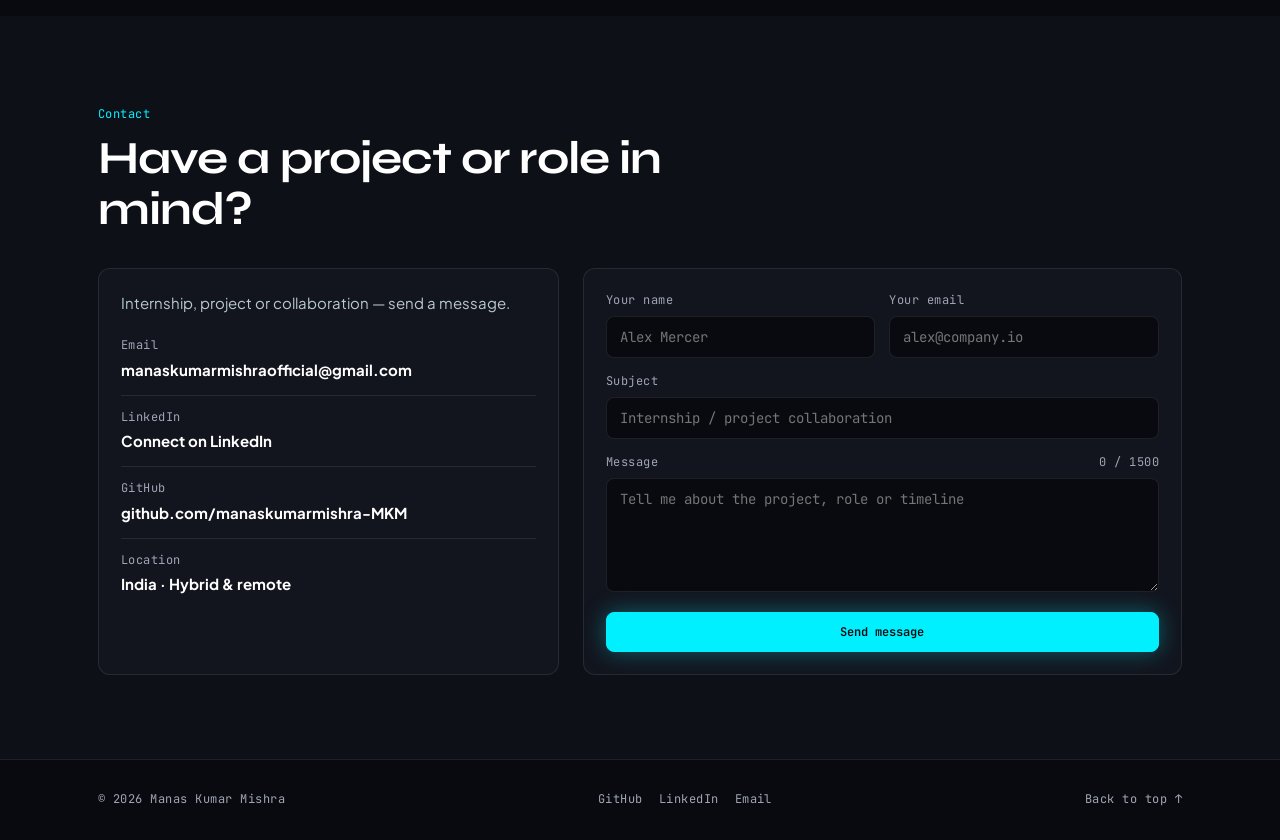
==== commit 2cf0b3f0: "Add resume PDF and harden contact form - Add Manas_Kumar_Mishra_Resume.pdf next to portfolio.html; l" ====
--- a/portfolio.html
+++ b/portfolio.html
@@ -66,13 +66,13 @@
   </div>
   <div class="card">
    <form id="cf" action="https://formspree.io/f/xbjvedwq" method="POST" novalidate>
-    <input type="text" name="_gotcha" tabindex="-1" autocomplete="off" style="display:none">
+    <input type="text" name="_gotcha" tabindex="-1" autocomplete="off" aria-hidden="true" style="display:none">
     <input type="hidden" name="_subject" value="[Portfolio] New inquiry">
     <div class="two">
-     <div><label for="n"><span class="mono">Your name</span><span class="mono" id="ns"></span></label><input id="n" name="name" placeholder="Alex Mercer" required></div>
-     <div><label for="e"><span class="mono">Your email</span><span class="mono" id="es"></span></label><input id="e" name="email" type="email" placeholder="alex@company.io" required></div>
+     <div><label for="n"><span class="mono">Your name</span><span class="mono" id="ns"></span></label><input id="n" name="name" maxlength="100" autocomplete="name" placeholder="Alex Mercer" required></div>
+     <div><label for="e"><span class="mono">Your email</span><span class="mono" id="es"></span></label><input id="e" name="email" type="email" maxlength="254" autocomplete="email" placeholder="alex@company.io" required></div>
     </div>
-    <div><label for="s"><span class="mono">Subject</span></label><input id="s" name="subject" placeholder="Internship / project collaboration" required></div>
+    <div><label for="s"><span class="mono">Subject</span></label><input id="s" name="subject" maxlength="150" placeholder="Internship / project collaboration" required></div>
     <div><label for="m"><span class="mono">Message</span><span class="mono" id="cc">0 / 1500</span></label><textarea id="m" name="message" rows="5" maxlength="1500" placeholder="Tell me about the project, role or timeline" required></textarea></div>
     <button class="btn pri" id="send" type="submit" style="justify-content:center">Send message</button>
    </form>
--- a/css/portfolio.css
+++ b/css/portfolio.css
@@ -1,154 +1,1033 @@
-:root{--bg:#090A0F;--panel:#12151E;--panel2:#181b25;--line:rgba(255,255,255,.09);--text:#fff;--mute:#A0A5B5;--body:#b9cacb;--cy:#00f0ff;--vi:#dcb8ff;--go:#ffd386;--err:#ffb4ab;--ink:#090A0F;--glow:rgba(0,240,255,.35);
-box-sizing:border-box;padding-top:env(safe-area-inset-top,0px);padding-bottom:env(safe-area-inset-bottom,0px)}
-@media(prefers-color-scheme:light){:root:not([data-theme="dark"]){--bg:#f4f6fb;--panel:#fff;--panel2:#eef1f8;--line:rgba(0,0,0,.1);--text:#0d1220;--mute:#566074;--body:#3a4458;--cy:#006970;--vi:#6a2fb0;--go:#8a5a00;--err:#b3261e;--ink:#fff;--glow:rgba(0,105,112,.25)}}
-:root[data-theme="light"]{--bg:#f4f6fb;--panel:#fff;--panel2:#eef1f8;--line:rgba(0,0,0,.1);--text:#0d1220;--mute:#566074;--body:#3a4458;--cy:#006970;--vi:#6a2fb0;--go:#8a5a00;--err:#b3261e;--ink:#fff;--glow:rgba(0,105,112,.25)}
-*{box-sizing:border-box;margin:0}
-html{scroll-behavior:smooth;scroll-padding-top:calc(76px + env(safe-area-inset-top,0px))}
-body{background:var(--bg);color:var(--body);font:400 15px/1.65 'Plus Jakarta Sans',system-ui,sans-serif;overflow-x:hidden}
-h1,h2,h3{font-family:Syne,system-ui,sans-serif;color:var(--text);line-height:1.1}
-.mono{font-family:'JetBrains Mono',ui-monospace,monospace;font-size:12px;letter-spacing:.04em}
-a{color:inherit;text-decoration:none}
-:focus-visible{outline:2px solid var(--cy);outline-offset:2px}
-.wrap{max-width:1180px;margin:0 auto;padding:0 clamp(18px,4vw,48px)}
-section{padding:84px 0}
-section.alt{background:color-mix(in srgb,var(--panel) 55%,var(--bg))}
-.eyebrow{color:var(--cy)}
-h2{font-size:clamp(28px,4.4vw,46px);letter-spacing:-.02em;margin:8px 0 34px;max-width:20ch}
-header{position:fixed;top:0;left:0;right:0;z-index:50;padding-top:env(safe-area-inset-top,0px);background:color-mix(in srgb,var(--bg) 88%,transparent);backdrop-filter:blur(14px);border-bottom:1px solid var(--line)}
-.bar{height:68px;display:flex;align-items:center;justify-content:space-between;gap:16px}
-.brand{display:flex;align-items:center;gap:9px;color:var(--text)}
-.dot{width:8px;height:8px;border-radius:50%;background:var(--cy);box-shadow:0 0 10px var(--cy);animation:p 2s infinite}
-@keyframes p{50%{opacity:.35}}
-nav{display:flex;gap:2px}
-nav a{padding:6px 11px;border-radius:6px;color:var(--mute);font:600 12px 'JetBrains Mono',monospace;transition:.2s}
-nav a:hover,nav a.on{color:var(--cy);background:var(--panel2)}
-.bar-r{display:flex;gap:8px;align-items:center}
-.btn{display:inline-flex;align-items:center;gap:8px;padding:11px 18px;border-radius:8px;border:1px solid var(--line);background:var(--panel);color:var(--text);font:600 12px 'JetBrains Mono',monospace;cursor:pointer;transition:transform .18s,box-shadow .2s,border-color .2s}
-.btn:hover{transform:translateY(-2px);border-color:var(--cy)}
-.btn.pri{background:var(--cy);color:var(--ink);border-color:var(--cy);box-shadow:0 0 22px var(--glow)}
-.btn.sm{padding:7px 12px}
-#menu{display:none}
-@media(max-width:980px){nav{display:none}#menu{display:inline-flex}nav.open{display:flex;position:absolute;top:100%;left:0;right:0;flex-direction:column;background:var(--bg);padding:10px 18px;border-bottom:1px solid var(--line)}}
-/* hero */
-#hero{padding:130px 0 70px;position:relative;overflow:hidden}
-#hero:before{content:"";position:absolute;width:420px;height:420px;left:-120px;top:-80px;background:var(--cy);opacity:.09;filter:blur(90px);border-radius:50%}
-.hero-g{display:grid;grid-template-columns:1.35fr 1fr;gap:48px;align-items:center;position:relative}
-@media(max-width:900px){.hero-g{grid-template-columns:1fr}}
-.pill{display:inline-flex;gap:8px;align-items:center;padding:6px 12px;border:1px solid color-mix(in srgb,var(--cy) 35%,transparent);border-radius:999px;color:var(--cy)}
-h1{font-size:clamp(44px,8vw,86px);font-weight:800;letter-spacing:-.04em;margin:22px 0 14px}
-h1 span{color:var(--cy);text-shadow:0 0 28px var(--glow)}
-.roles{font:600 clamp(16px,2vw,20px) Syne,sans-serif;color:var(--vi);margin-bottom:14px;min-height:28px}
-.lead{max-width:56ch;font-size:17px}
-.ctas{display:flex;flex-wrap:wrap;gap:12px;margin:28px 0}
-.stats{display:grid;grid-template-columns:repeat(3,1fr);gap:10px;max-width:520px}
-.stat{background:var(--panel);border:1px solid var(--line);border-radius:10px;padding:12px 14px}
-.stat b{display:block;font:700 26px Syne,sans-serif;color:var(--text)}
-.stat small{color:var(--mute);font-size:12px}
-.id-card{background:var(--panel);border:1px solid var(--line);border-radius:14px;padding:10px;transition:.3s}
-.id-card:hover{border-color:var(--cy);box-shadow:0 0 30px var(--glow)}
-.id-top{display:flex;justify-content:space-between;color:var(--mute);padding:4px 6px 10px}
-.avatar{aspect-ratio:4/4.4;border-radius:10px;background:radial-gradient(circle at 30% 20%,color-mix(in srgb,var(--cy) 30%,transparent),transparent 55%),radial-gradient(circle at 80% 90%,color-mix(in srgb,var(--vi) 35%,transparent),transparent 55%),var(--panel2);display:grid;place-items:center;font:800 clamp(80px,12vw,140px) Syne,sans-serif;color:var(--text);letter-spacing:-.06em}
-.id-foot{display:flex;justify-content:space-between;flex-wrap:wrap;gap:6px;padding:10px 6px 2px;color:var(--mute)}
-/* cards */
-.grid{display:grid;gap:16px}
-.g3{grid-template-columns:repeat(auto-fit,minmax(280px,1fr))}
-.card{background:var(--panel);border:1px solid var(--line);border-radius:12px;padding:22px;transition:border-color .25s,box-shadow .25s}
-.card:hover{border-color:color-mix(in srgb,var(--cy) 50%,transparent);box-shadow:0 0 24px color-mix(in srgb,var(--cy) 15%,transparent)}
-.card h3{font-size:20px;margin:8px 0}
-.about-g{display:grid;grid-template-columns:1fr 1.2fr;gap:40px}
-@media(max-width:900px){.about-g{grid-template-columns:1fr}}
-.about-g p+p{margin-top:14px}
-.tags{display:flex;flex-wrap:wrap;gap:6px;margin-top:12px}
-.tag{padding:3px 9px;border-radius:5px;background:var(--panel2);color:var(--body);font:400 11px 'JetBrains Mono',monospace}
-/* projects */
-.filters{display:flex;flex-wrap:wrap;gap:6px;margin:-12px 0 24px}
-.filters button{padding:7px 13px;border-radius:7px;border:1px solid var(--line);background:transparent;color:var(--mute);font:600 12px 'JetBrains Mono',monospace;cursor:pointer}
-.filters button.on{background:var(--cy);color:var(--ink);border-color:var(--cy)}
-.proj{display:flex;flex-direction:column;justify-content:space-between;gap:14px}
-.proj p{font-size:14px}
-.proj .foot{display:flex;justify-content:space-between;align-items:center;gap:10px}
-.link{background:none;border:0;color:var(--cy);font:600 12px 'JetBrains Mono',monospace;cursor:pointer;padding:0}
-.link:hover{text-decoration:underline}
-/* timeline */
-.tl{position:relative;padding-left:30px;display:grid;gap:30px}
-.tl:before{content:"";position:absolute;left:5px;top:6px;bottom:6px;width:2px;background:var(--line)}
-.tl>div{position:relative}
-.tl>div:before{content:"";position:absolute;left:-30px;top:5px;width:12px;height:12px;border-radius:50%;background:var(--c,var(--cy));box-shadow:0 0 10px var(--c,var(--cy))}
-.tl h3{font-size:21px;margin:4px 0 6px}.tl p{max-width:68ch}
-/* contact */
-.c-g{display:grid;grid-template-columns:1fr 1.3fr;gap:24px}
-@media(max-width:900px){.c-g{grid-template-columns:1fr}}
-.chan{display:flex;flex-direction:column;gap:2px;padding:12px 0;border-bottom:1px solid var(--line)}
-.chan:last-child{border:0}
-.chan span{color:var(--mute)}
-form{display:grid;gap:14px}
-.two{display:grid;grid-template-columns:1fr 1fr;gap:14px}
-@media(max-width:560px){.two{grid-template-columns:1fr}.stats{grid-template-columns:1fr}}
-label{display:flex;justify-content:space-between;color:var(--mute);margin-bottom:5px}
-input,textarea{width:100%;padding:11px 13px;border-radius:8px;border:1px solid var(--line);background:var(--bg);color:var(--text);font:400 14px 'JetBrains Mono',monospace}
-input:focus,textarea:focus{outline:none;border-color:var(--cy);box-shadow:0 0 0 1px var(--cy)}
-.bad{border-color:var(--err)!important}.ok{color:var(--cy)}
-.msg{display:none;padding:16px;border-radius:10px;border:1px solid var(--line)}
-.msg.show{display:block}.msg.good{border-color:var(--cy)}.msg.fail{border-color:var(--err)}
-footer{border-top:1px solid var(--line);padding:30px 0 calc(30px + env(safe-area-inset-bottom,0px));color:var(--mute)}
-footer .wrap{display:flex;flex-wrap:wrap;gap:16px;justify-content:space-between;align-items:center}
-footer a:hover{color:var(--cy)}
-/* modal + toast */
-.modal{position:fixed;inset:0;z-index:80;display:none;align-items:center;justify-content:center;padding:18px;background:rgba(5,6,10,.85);backdrop-filter:blur(8px)}
-.modal.open{display:flex}
-.sheet{max-width:640px;width:100%;max-height:88vh;overflow:auto;background:var(--panel);border:1px solid color-mix(in srgb,var(--cy) 40%,transparent);border-radius:14px;padding:26px;animation:up .25s ease}
-@keyframes up{from{opacity:0;transform:translateY(14px)}}
-.sheet h3{font-size:26px;margin:6px 0 16px}
-.sheet h4{font:600 12px 'JetBrains Mono',monospace;color:var(--vi);margin:16px 0 4px}
-.x{float:right}
-#toasts{position:fixed;right:18px;bottom:calc(18px + env(safe-area-inset-bottom,0px));z-index:90;display:grid;gap:8px}
-.toast{padding:11px 16px;border-radius:10px;background:var(--panel);border:1px solid var(--cy);color:var(--text);font:12px 'JetBrains Mono',monospace;animation:up .25s}
-.rv{opacity:0;transform:translateY(18px);transition:opacity .6s,transform .6s}.rv.in{opacity:1;transform:none}
-@media(prefers-reduced-motion:reduce){*{animation:none!important;transition:none!important;scroll-behavior:auto!important}.rv{opacity:1;transform:none}}
-
-/* ===== mobile & touch improvements ===== */
-button,a.btn,.link,nav a{-webkit-tap-highlight-color:transparent;touch-action:manipulation}
-.btn,.filters button,nav a{min-height:40px}
-@media(max-width:980px){
- nav.open{position:fixed;top:calc(68px + env(safe-area-inset-top,0px));bottom:0;left:0;right:0;overflow:auto;padding:8px 18px calc(24px + env(safe-area-inset-bottom,0px));gap:0}
- nav.open a{padding:17px 6px;font-size:15px;border-bottom:1px solid var(--line);border-radius:0;min-height:52px;display:flex;align-items:center}
-}
-@media(max-width:700px){
- body{font-size:16px}
- section{padding:56px 0}
- #hero{padding:92px 0 40px}
- .bar{height:60px}
- html{scroll-padding-top:calc(64px + env(safe-area-inset-top,0px))}
- nav.open{top:calc(60px + env(safe-area-inset-top,0px))}
- h1{letter-spacing:-.03em;margin:18px 0 10px}
- h2{max-width:none;margin-bottom:24px}
- .lead{font-size:16px}
- .ctas{gap:10px;margin:22px 0}
- .ctas .btn{flex:1 1 100%;justify-content:center;min-height:50px;font-size:13px}
- .stats{grid-template-columns:repeat(3,1fr);gap:8px}
- .stat{padding:10px}.stat b{font-size:19px}.stat small{font-size:11px;line-height:1.3;display:block}
- .avatar{aspect-ratio:16/9;font-size:84px}
- .id-foot{flex-direction:column}
- .card{padding:18px}
- .g3{grid-template-columns:1fr}
- .filters{flex-wrap:nowrap;overflow-x:auto;margin:-8px -18px 20px;padding:0 18px 4px;scrollbar-width:none;-webkit-overflow-scrolling:touch}
- .filters::-webkit-scrollbar{display:none}
- .filters button{white-space:nowrap;flex:0 0 auto;min-height:42px}
- .proj .foot{padding-top:6px}
- .link{min-height:44px;display:inline-flex;align-items:center}
- .tl{padding-left:26px;gap:24px}
- .modal{align-items:flex-end;padding:0}
- .sheet{border-radius:20px 20px 0 0;max-height:92dvh;padding:26px 18px calc(24px + env(safe-area-inset-bottom,0px));animation:sheet .3s ease}
- .sheet:before{content:"";display:block;width:44px;height:4px;border-radius:4px;background:var(--line);margin:-12px auto 14px}
- .x{min-height:44px}
- input,textarea{font-size:16px;padding:13px}
- #send{min-height:52px;font-size:13px}
- .brand{font-size:11px}
- #toasts{left:14px;right:14px;bottom:calc(14px + env(safe-area-inset-bottom,0px))}
- footer .wrap{flex-direction:column;text-align:center;gap:14px}
- footer a{padding:6px}
-}
-@keyframes sheet{from{transform:translateY(40px);opacity:0}}
-@media(max-width:360px){.stats{grid-template-columns:1fr}.stat{display:flex;align-items:center;gap:10px}}
-@media(hover:none){.btn:hover{transform:none}.card:hover{box-shadow:none;border-color:var(--line)}}
-@media print{header,#toasts,.modal{display:none}section{padding:24px 0}}+/* ============================================================
+   Theme and base styles
+   ============================================================ */
+:root {
+  --bg: #090a0f;
+  --panel: #12151e;
+  --panel2: #181b25;
+  --line: rgba(255, 255, 255, 0.09);
+  --text: #fff;
+  --mute: #a0a5b5;
+  --body: #b9cacb;
+  --cy: #00f0ff;
+  --vi: #dcb8ff;
+  --go: #ffd386;
+  --err: #ffb4ab;
+  --ink: #090a0f;
+  --glow: rgba(0, 240, 255, 0.35);
+  box-sizing: border-box;
+  padding-top: env(safe-area-inset-top, 0px);
+  padding-bottom: env(safe-area-inset-bottom, 0px);
+}
+
+@media (prefers-color-scheme: light) {
+  :root:not([data-theme="dark"]) {
+    --bg: #f4f6fb;
+    --panel: #fff;
+    --panel2: #eef1f8;
+    --line: rgba(0, 0, 0, 0.1);
+    --text: #0d1220;
+    --mute: #566074;
+    --body: #3a4458;
+    --cy: #006970;
+    --vi: #6a2fb0;
+    --go: #8a5a00;
+    --err: #b3261e;
+    --ink: #fff;
+    --glow: rgba(0, 105, 112, 0.25);
+  }
+}
+
+:root[data-theme="light"] {
+  --bg: #f4f6fb;
+  --panel: #fff;
+  --panel2: #eef1f8;
+  --line: rgba(0, 0, 0, 0.1);
+  --text: #0d1220;
+  --mute: #566074;
+  --body: #3a4458;
+  --cy: #006970;
+  --vi: #6a2fb0;
+  --go: #8a5a00;
+  --err: #b3261e;
+  --ink: #fff;
+  --glow: rgba(0, 105, 112, 0.25);
+}
+
+* {
+  box-sizing: border-box;
+  margin: 0;
+}
+
+html {
+  scroll-behavior: smooth;
+  scroll-padding-top: calc(76px + env(safe-area-inset-top, 0px));
+}
+
+body {
+  background: var(--bg);
+  color: var(--body);
+  font: 400 15px/1.65 "Plus Jakarta Sans", system-ui, sans-serif;
+  overflow-x: hidden;
+}
+
+h1,
+h2,
+h3 {
+  font-family: Syne, system-ui, sans-serif;
+  color: var(--text);
+  line-height: 1.1;
+}
+
+.mono {
+  font-family: "JetBrains Mono", ui-monospace, monospace;
+  font-size: 12px;
+  letter-spacing: 0.04em;
+}
+
+a {
+  color: inherit;
+  text-decoration: none;
+}
+
+:focus-visible {
+  outline: 2px solid var(--cy);
+  outline-offset: 2px;
+}
+
+.wrap {
+  max-width: 1180px;
+  margin: 0 auto;
+  padding: 0 clamp(18px, 4vw, 48px);
+}
+
+section {
+  padding: 84px 0;
+}
+
+section.alt {
+  background: color-mix(in srgb, var(--panel) 55%, var(--bg));
+}
+
+.eyebrow {
+  color: var(--cy);
+}
+
+h2 {
+  font-size: clamp(28px, 4.4vw, 46px);
+  letter-spacing: -0.02em;
+  margin: 8px 0 34px;
+  max-width: 20ch;
+}
+
+/* ============================================================
+   Header + navigation
+   ============================================================ */
+header {
+  position: fixed;
+  top: 0;
+  left: 0;
+  right: 0;
+  z-index: 50;
+  padding-top: env(safe-area-inset-top, 0px);
+  background: color-mix(in srgb, var(--bg) 88%, transparent);
+  backdrop-filter: blur(14px);
+  border-bottom: 1px solid var(--line);
+}
+
+.bar {
+  height: 68px;
+  display: flex;
+  align-items: center;
+  justify-content: space-between;
+  gap: 16px;
+}
+
+.brand {
+  display: flex;
+  align-items: center;
+  gap: 9px;
+  color: var(--text);
+}
+
+.dot {
+  width: 8px;
+  height: 8px;
+  border-radius: 50%;
+  background: var(--cy);
+  box-shadow: 0 0 10px var(--cy);
+  animation: p 2s infinite;
+}
+
+@keyframes p {
+  50% {
+    opacity: 0.35;
+  }
+}
+
+nav {
+  display: flex;
+  gap: 2px;
+}
+
+nav a {
+  padding: 6px 11px;
+  border-radius: 6px;
+  color: var(--mute);
+  font: 600 12px "JetBrains Mono", monospace;
+  transition: 0.2s;
+}
+
+nav a:hover,
+nav a.on {
+  color: var(--cy);
+  background: var(--panel2);
+}
+
+.bar-r {
+  display: flex;
+  gap: 8px;
+  align-items: center;
+}
+
+.btn {
+  display: inline-flex;
+  align-items: center;
+  gap: 8px;
+  padding: 11px 18px;
+  border-radius: 8px;
+  border: 1px solid var(--line);
+  background: var(--panel);
+  color: var(--text);
+  font: 600 12px "JetBrains Mono", monospace;
+  cursor: pointer;
+  transition: transform 0.18s, box-shadow 0.2s, border-color 0.2s;
+}
+
+.btn:hover {
+  transform: translateY(-2px);
+  border-color: var(--cy);
+}
+
+.btn.pri {
+  background: var(--cy);
+  color: var(--ink);
+  border-color: var(--cy);
+  box-shadow: 0 0 22px var(--glow);
+}
+
+.btn.sm {
+  padding: 7px 12px;
+}
+
+#menu {
+  display: none;
+}
+
+@media (max-width: 980px) {
+  nav {
+    display: none;
+  }
+
+  #menu {
+    display: inline-flex;
+  }
+
+  nav.open {
+    display: flex;
+    position: absolute;
+    top: 100%;
+    left: 0;
+    right: 0;
+    flex-direction: column;
+    background: var(--bg);
+    padding: 10px 18px;
+    border-bottom: 1px solid var(--line);
+  }
+}
+
+/* ============================================================
+   Hero section
+   ============================================================ */
+#hero {
+  padding: 130px 0 70px;
+  position: relative;
+  overflow: hidden;
+}
+
+#hero:before {
+  content: "";
+  position: absolute;
+  width: 420px;
+  height: 420px;
+  left: -120px;
+  top: -80px;
+  background: var(--cy);
+  opacity: 0.09;
+  filter: blur(90px);
+  border-radius: 50%;
+}
+
+.hero-g {
+  display: grid;
+  grid-template-columns: 1.35fr 1fr;
+  gap: 48px;
+  align-items: center;
+  position: relative;
+}
+
+@media (max-width: 900px) {
+  .hero-g {
+    grid-template-columns: 1fr;
+  }
+}
+
+.pill {
+  display: inline-flex;
+  gap: 8px;
+  align-items: center;
+  padding: 6px 12px;
+  border: 1px solid color-mix(in srgb, var(--cy) 35%, transparent);
+  border-radius: 999px;
+  color: var(--cy);
+}
+
+h1 {
+  font-size: clamp(44px, 8vw, 86px);
+  font-weight: 800;
+  letter-spacing: -0.04em;
+  margin: 22px 0 14px;
+}
+
+h1 span {
+  color: var(--cy);
+  text-shadow: 0 0 28px var(--glow);
+}
+
+.roles {
+  font: 600 clamp(16px, 2vw, 20px) Syne, sans-serif;
+  color: var(--vi);
+  margin-bottom: 14px;
+  min-height: 28px;
+}
+
+.lead {
+  max-width: 56ch;
+  font-size: 17px;
+}
+
+.ctas {
+  display: flex;
+  flex-wrap: wrap;
+  gap: 12px;
+  margin: 28px 0;
+}
+
+.stats {
+  display: grid;
+  grid-template-columns: repeat(3, 1fr);
+  gap: 10px;
+  max-width: 520px;
+}
+
+.stat {
+  background: var(--panel);
+  border: 1px solid var(--line);
+  border-radius: 10px;
+  padding: 12px 14px;
+}
+
+.stat b {
+  display: block;
+  font: 700 26px Syne, sans-serif;
+  color: var(--text);
+}
+
+.stat small {
+  color: var(--mute);
+  font-size: 12px;
+}
+
+.id-card {
+  background: var(--panel);
+  border: 1px solid var(--line);
+  border-radius: 14px;
+  padding: 10px;
+  transition: 0.3s;
+}
+
+.id-card:hover {
+  border-color: var(--cy);
+  box-shadow: 0 0 30px var(--glow);
+}
+
+.id-top {
+  display: flex;
+  justify-content: space-between;
+  color: var(--mute);
+  padding: 4px 6px 10px;
+}
+
+.avatar {
+  aspect-ratio: 4 / 4.4;
+  border-radius: 10px;
+  background: radial-gradient(circle at 30% 20%, color-mix(in srgb, var(--cy) 30%, transparent), transparent 55%), radial-gradient(circle at 80% 90%, color-mix(in srgb, var(--vi) 35%, transparent), transparent 55%), var(--panel2);
+  display: grid;
+  place-items: center;
+  font: 800 clamp(80px, 12vw, 140px) Syne, sans-serif;
+  color: var(--text);
+  letter-spacing: -0.06em;
+}
+
+.id-foot {
+  display: flex;
+  justify-content: space-between;
+  flex-wrap: wrap;
+  gap: 6px;
+  padding: 10px 6px 2px;
+  color: var(--mute);
+}
+
+/* ============================================================
+   General cards and grids
+   ============================================================ */
+.grid {
+  display: grid;
+  gap: 16px;
+}
+
+.g3 {
+  grid-template-columns: repeat(auto-fit, minmax(280px, 1fr));
+}
+
+.card {
+  background: var(--panel);
+  border: 1px solid var(--line);
+  border-radius: 12px;
+  padding: 22px;
+  transition: border-color 0.25s, box-shadow 0.25s;
+}
+
+.card:hover {
+  border-color: color-mix(in srgb, var(--cy) 50%, transparent);
+  box-shadow: 0 0 24px color-mix(in srgb, var(--cy) 15%, transparent);
+}
+
+.card h3 {
+  font-size: 20px;
+  margin: 8px 0;
+}
+
+.about-g {
+  display: grid;
+  grid-template-columns: 1fr 1.2fr;
+  gap: 40px;
+}
+
+@media (max-width: 900px) {
+  .about-g {
+    grid-template-columns: 1fr;
+  }
+}
+
+.about-g p + p {
+  margin-top: 14px;
+}
+
+.tags {
+  display: flex;
+  flex-wrap: wrap;
+  align-items: center;
+  gap: 10px;
+  row-gap: 8px;
+  margin-top: 14px;
+}
+
+.tag {
+  padding: 5px 12px;
+  border-radius: 6px;
+  background: var(--panel2);
+  color: var(--body);
+  font: 400 11px/1.5 "JetBrains Mono", monospace;
+}
+
+/* ============================================================
+   Projects + filters
+   ============================================================ */
+.filters {
+  display: flex;
+  flex-wrap: wrap;
+  gap: 6px;
+  margin: -12px 0 24px;
+}
+
+.filters button {
+  padding: 7px 13px;
+  border-radius: 7px;
+  border: 1px solid var(--line);
+  background: transparent;
+  color: var(--mute);
+  font: 600 12px "JetBrains Mono", monospace;
+  cursor: pointer;
+}
+
+.filters button.on {
+  background: var(--cy);
+  color: var(--ink);
+  border-color: var(--cy);
+}
+
+.proj {
+  display: flex;
+  flex-direction: column;
+  justify-content: space-between;
+  gap: 14px;
+}
+
+.proj p {
+  font-size: 14px;
+}
+
+.proj .foot {
+  display: flex;
+  justify-content: space-between;
+  align-items: center;
+  gap: 10px;
+}
+
+.link {
+  background: none;
+  border: 0;
+  color: var(--cy);
+  font: 600 12px "JetBrains Mono", monospace;
+  cursor: pointer;
+  padding: 0;
+}
+
+.link:hover {
+  text-decoration: underline;
+}
+
+/* ============================================================
+   Journey timeline
+   ============================================================ */
+.tl {
+  position: relative;
+  padding-left: 30px;
+  display: grid;
+  gap: 30px;
+}
+
+.tl:before {
+  content: "";
+  position: absolute;
+  left: 5px;
+  top: 6px;
+  bottom: 6px;
+  width: 2px;
+  background: var(--line);
+}
+
+.tl > div {
+  position: relative;
+}
+
+.tl > div:before {
+  content: "";
+  position: absolute;
+  left: -30px;
+  top: 5px;
+  width: 12px;
+  height: 12px;
+  border-radius: 50%;
+  background: var(--c, var(--cy));
+  box-shadow: 0 0 10px var(--c, var(--cy));
+}
+
+.tl h3 {
+  font-size: 21px;
+  margin: 4px 0 6px;
+}
+
+.tl p {
+  max-width: 68ch;
+}
+
+/* ============================================================
+   Contact + form
+   ============================================================ */
+.c-g {
+  display: grid;
+  grid-template-columns: 1fr 1.3fr;
+  gap: 24px;
+}
+
+@media (max-width: 900px) {
+  .c-g {
+    grid-template-columns: 1fr;
+  }
+}
+
+.chan {
+  display: flex;
+  flex-direction: column;
+  gap: 2px;
+  padding: 12px 0;
+  border-bottom: 1px solid var(--line);
+}
+
+.chan:last-child {
+  border: 0;
+}
+
+.chan span {
+  color: var(--mute);
+}
+
+form {
+  display: grid;
+  gap: 14px;
+}
+
+.two {
+  display: grid;
+  grid-template-columns: 1fr 1fr;
+  gap: 14px;
+}
+
+@media (max-width: 560px) {
+  .two {
+    grid-template-columns: 1fr;
+  }
+
+  .stats {
+    grid-template-columns: 1fr;
+  }
+}
+
+label {
+  display: flex;
+  justify-content: space-between;
+  color: var(--mute);
+  margin-bottom: 5px;
+}
+
+input,
+textarea {
+  width: 100%;
+  padding: 11px 13px;
+  border-radius: 8px;
+  border: 1px solid var(--line);
+  background: var(--bg);
+  color: var(--text);
+  font: 400 14px "JetBrains Mono", monospace;
+}
+
+input:focus,
+textarea:focus {
+  outline: none;
+  border-color: var(--cy);
+  box-shadow: 0 0 0 1px var(--cy);
+}
+
+.bad {
+  border-color: var(--err) !important;
+}
+
+.ok {
+  color: var(--cy);
+}
+
+.msg {
+  display: none;
+  padding: 16px;
+  border-radius: 10px;
+  border: 1px solid var(--line);
+}
+
+.msg.show {
+  display: block;
+}
+
+.msg.good {
+  border-color: var(--cy);
+}
+
+.msg.fail {
+  border-color: var(--err);
+}
+
+/* ============================================================
+   Footer + modal + toast
+   ============================================================ */
+footer {
+  border-top: 1px solid var(--line);
+  padding: 30px 0 calc(30px + env(safe-area-inset-bottom, 0px));
+  color: var(--mute);
+}
+
+footer .wrap {
+  display: flex;
+  flex-wrap: wrap;
+  gap: 16px;
+  justify-content: space-between;
+  align-items: center;
+}
+
+footer a:hover {
+  color: var(--cy);
+}
+
+.modal {
+  position: fixed;
+  inset: 0;
+  z-index: 80;
+  display: none;
+  align-items: center;
+  justify-content: center;
+  padding: 18px;
+  background: rgba(5, 6, 10, 0.85);
+  backdrop-filter: blur(8px);
+}
+
+.modal.open {
+  display: flex;
+}
+
+.sheet {
+  max-width: 640px;
+  width: 100%;
+  max-height: 88vh;
+  overflow: auto;
+  background: var(--panel);
+  border: 1px solid color-mix(in srgb, var(--cy) 40%, transparent);
+  border-radius: 14px;
+  padding: 26px;
+  animation: up 0.25s ease;
+}
+
+@keyframes up {
+  from {
+    opacity: 0;
+    transform: translateY(14px);
+  }
+}
+
+.sheet h3 {
+  font-size: 26px;
+  margin: 6px 0 16px;
+}
+
+.sheet h4 {
+  font: 600 12px "JetBrains Mono", monospace;
+  color: var(--vi);
+  margin: 16px 0 4px;
+}
+
+.x {
+  float: right;
+}
+
+#toasts {
+  position: fixed;
+  right: 18px;
+  bottom: calc(18px + env(safe-area-inset-bottom, 0px));
+  z-index: 90;
+  display: grid;
+  gap: 8px;
+}
+
+.toast {
+  padding: 11px 16px;
+  border-radius: 10px;
+  background: var(--panel);
+  border: 1px solid var(--cy);
+  color: var(--text);
+  font: 12px "JetBrains Mono", monospace;
+  animation: up 0.25s;
+}
+
+.rv {
+  opacity: 0;
+  transform: translateY(18px);
+  transition: opacity 0.6s, transform 0.6s;
+}
+
+.rv.in {
+  opacity: 1;
+  transform: none;
+}
+
+@media (prefers-reduced-motion: reduce) {
+  * {
+    animation: none !important;
+    transition: none !important;
+    scroll-behavior: auto !important;
+  }
+
+  .rv {
+    opacity: 1;
+    transform: none;
+  }
+}
+
+/* ============================================================
+   Mobile + touch improvements
+   ============================================================ */
+button,
+a.btn,
+.link,
+nav a {
+  -webkit-tap-highlight-color: transparent;
+  touch-action: manipulation;
+}
+
+.btn,
+.filters button,
+nav a {
+  min-height: 40px;
+}
+
+@media (max-width: 980px) {
+  nav.open {
+    position: fixed;
+    top: calc(68px + env(safe-area-inset-top, 0px));
+    bottom: 0;
+    left: 0;
+    right: 0;
+    overflow: auto;
+    padding: 8px 18px calc(24px + env(safe-area-inset-bottom, 0px));
+    gap: 0;
+  }
+
+  nav.open a {
+    padding: 17px 6px;
+    font-size: 15px;
+    border-bottom: 1px solid var(--line);
+    border-radius: 0;
+    min-height: 52px;
+    display: flex;
+    align-items: center;
+  }
+}
+
+@media (max-width: 700px) {
+  body {
+    font-size: 16px;
+  }
+
+  section {
+    padding: 56px 0;
+  }
+
+  #hero {
+    padding: 92px 0 40px;
+  }
+
+  .bar {
+    height: 60px;
+  }
+
+  html {
+    scroll-padding-top: calc(64px + env(safe-area-inset-top, 0px));
+  }
+
+  nav.open {
+    top: calc(60px + env(safe-area-inset-top, 0px));
+  }
+
+  h1 {
+    letter-spacing: -0.03em;
+    margin: 18px 0 10px;
+  }
+
+  h2 {
+    max-width: none;
+    margin-bottom: 24px;
+  }
+
+  .lead {
+    font-size: 16px;
+  }
+
+  .ctas {
+    gap: 10px;
+    margin: 22px 0;
+  }
+
+  .ctas .btn {
+    flex: 1 1 100%;
+    justify-content: center;
+    min-height: 50px;
+    font-size: 13px;
+  }
+
+  .stats {
+    grid-template-columns: repeat(3, 1fr);
+    gap: 8px;
+  }
+
+  .stat {
+    padding: 10px;
+  }
+
+  .stat b {
+    font-size: 19px;
+  }
+
+  .stat small {
+    font-size: 11px;
+    line-height: 1.3;
+    display: block;
+  }
+
+  .avatar {
+    aspect-ratio: 16 / 9;
+    font-size: 84px;
+  }
+
+  .id-foot {
+    flex-direction: column;
+  }
+
+  .card {
+    padding: 18px;
+  }
+
+  .g3 {
+    grid-template-columns: 1fr;
+  }
+
+  .filters {
+    flex-wrap: nowrap;
+    overflow-x: auto;
+    margin: -8px -18px 20px;
+    padding: 0 18px 4px;
+    scrollbar-width: none;
+    -webkit-overflow-scrolling: touch;
+  }
+
+  .filters::-webkit-scrollbar {
+    display: none;
+  }
+
+  .filters button {
+    white-space: nowrap;
+    flex: 0 0 auto;
+    min-height: 42px;
+  }
+
+  .proj .foot {
+    padding-top: 6px;
+  }
+
+  .link {
+    min-height: 44px;
+    display: inline-flex;
+    align-items: center;
+  }
+
+  .tl {
+    padding-left: 26px;
+    gap: 24px;
+  }
+
+  .modal {
+    align-items: flex-end;
+    padding: 0;
+  }
+
+  .sheet {
+    border-radius: 20px 20px 0 0;
+    max-height: 92dvh;
+    padding: 26px 18px calc(24px + env(safe-area-inset-bottom, 0px));
+    animation: sheet 0.3s ease;
+  }
+
+  .sheet:before {
+    content: "";
+    display: block;
+    width: 44px;
+    height: 4px;
+    border-radius: 4px;
+    background: var(--line);
+    margin: -12px auto 14px;
+  }
+
+  .x {
+    min-height: 44px;
+  }
+
+  input,
+  textarea {
+    font-size: 16px;
+    padding: 13px;
+  }
+
+  #send {
+    min-height: 52px;
+    font-size: 13px;
+  }
+
+  .brand {
+    font-size: 11px;
+  }
+
+  #toasts {
+    left: 14px;
+    right: 14px;
+    bottom: calc(14px + env(safe-area-inset-bottom, 0px));
+  }
+
+  footer .wrap {
+    flex-direction: column;
+    text-align: center;
+    gap: 14px;
+  }
+
+  footer a {
+    padding: 6px;
+  }
+}
+
+@keyframes sheet {
+  from {
+    transform: translateY(40px);
+    opacity: 0;
+  }
+}
+
+@media (max-width: 360px) {
+  .stats {
+    grid-template-columns: 1fr;
+  }
+
+  .stat {
+    display: flex;
+    align-items: center;
+    gap: 10px;
+  }
+}
+
+@media (hover: none) {
+  .btn:hover {
+    transform: none;
+  }
+
+  .card:hover {
+    box-shadow: none;
+    border-color: var(--line);
+  }
+}
+
+@media print {
+  header,
+  #toasts,
+  .modal {
+    display: none;
+  }
+
+  section {
+    padding: 24px 0;
+  }
+}
